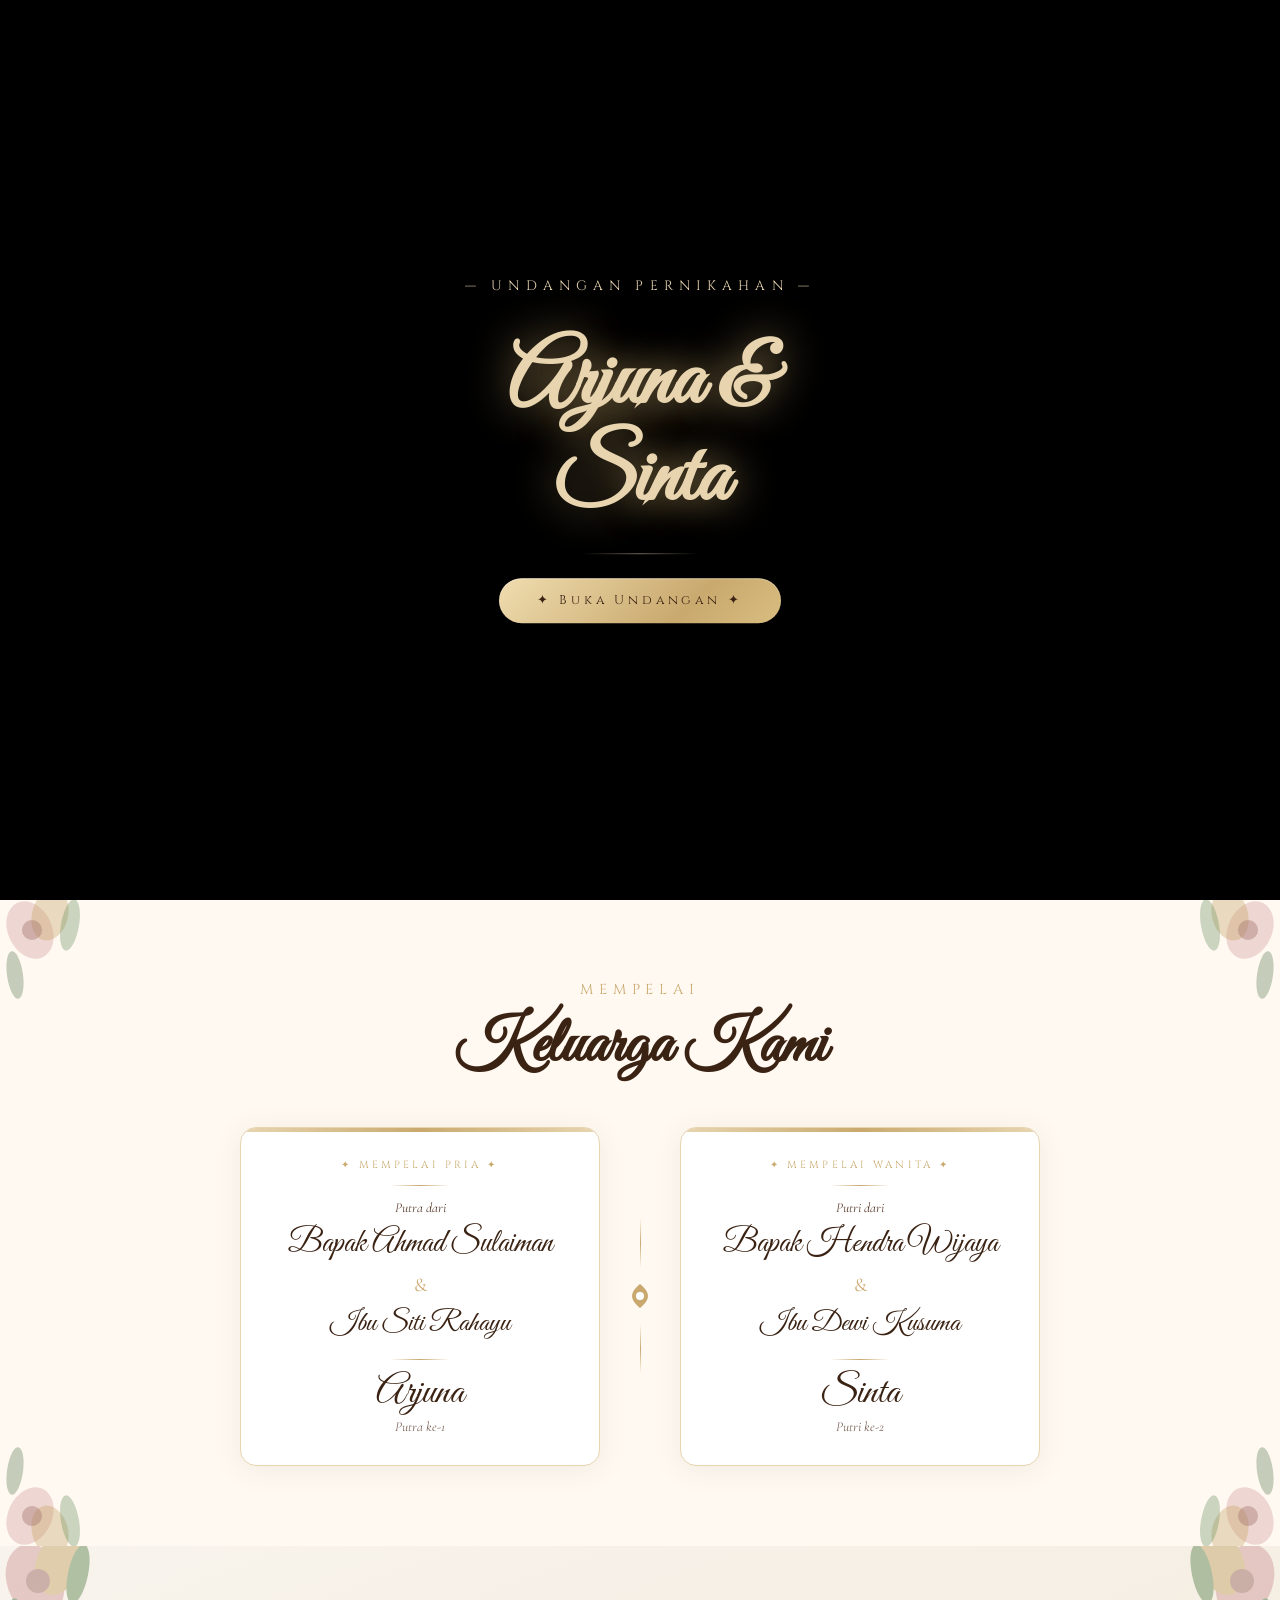
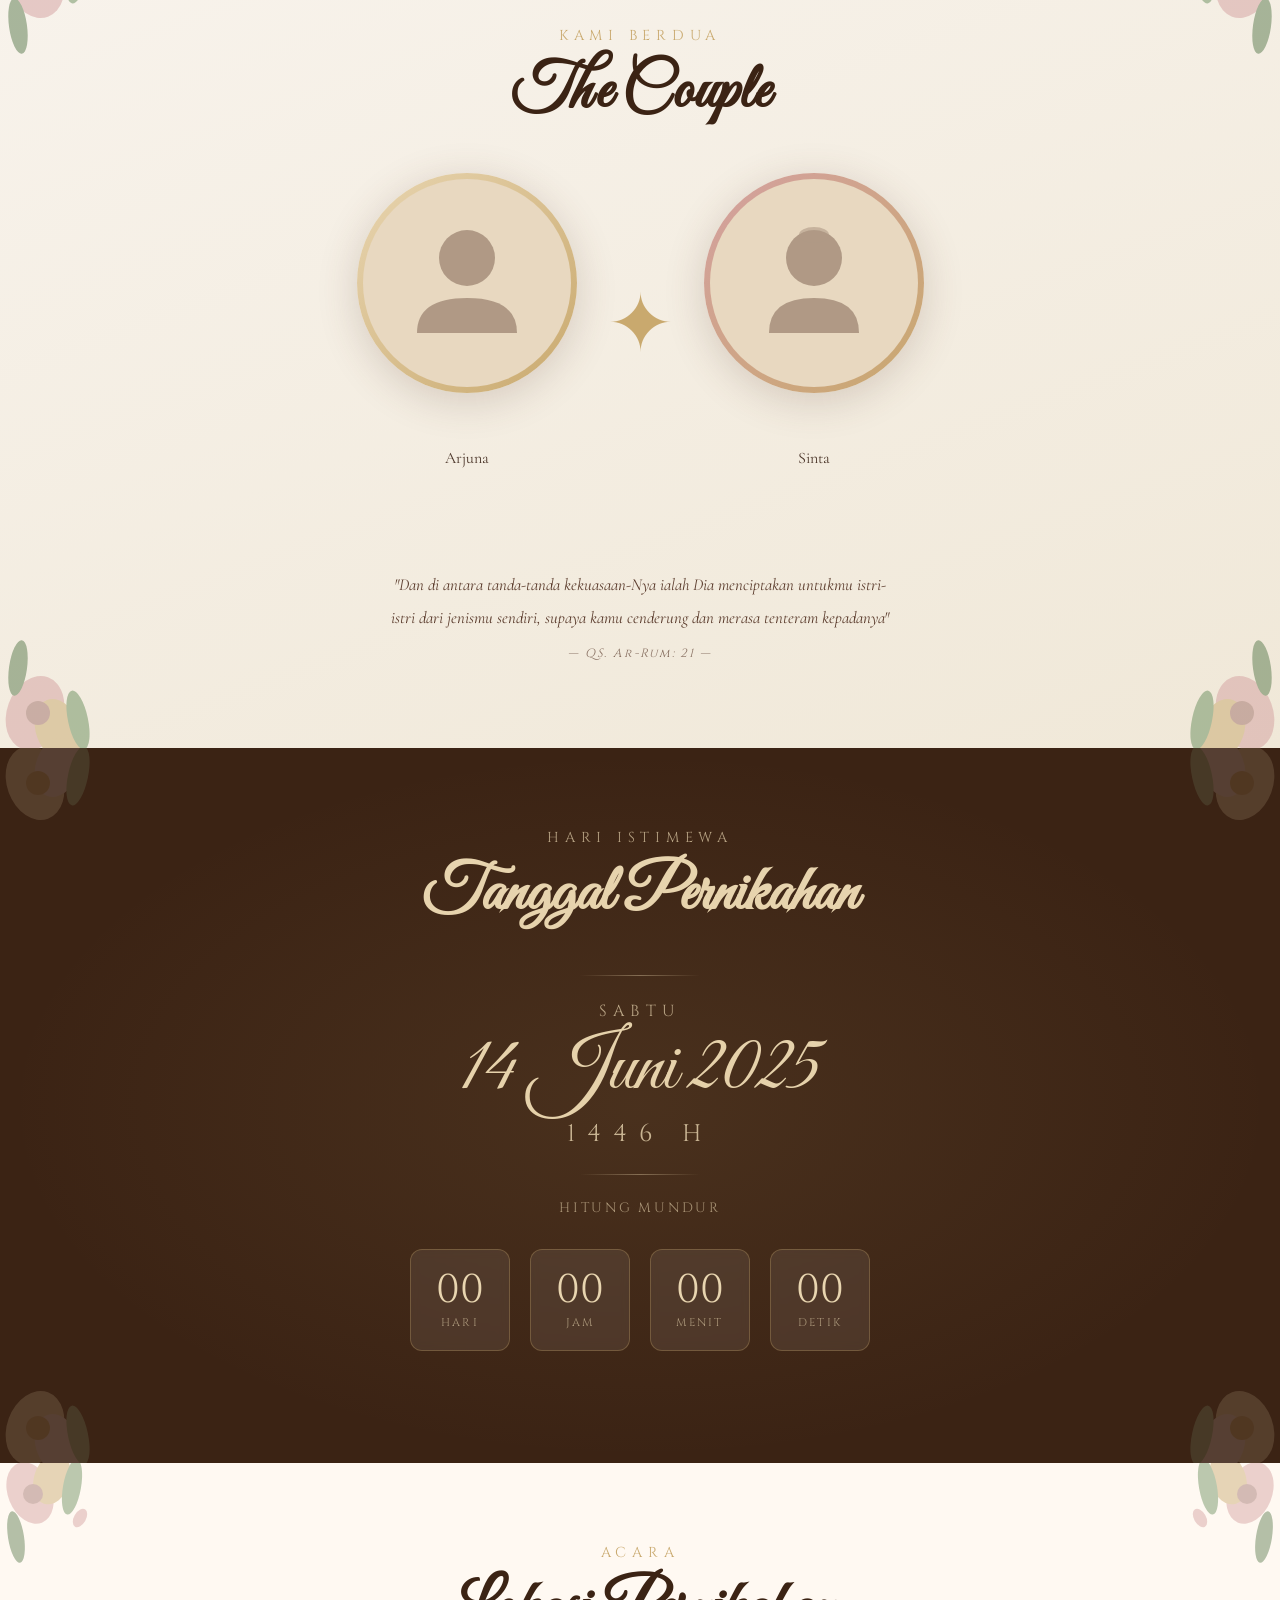
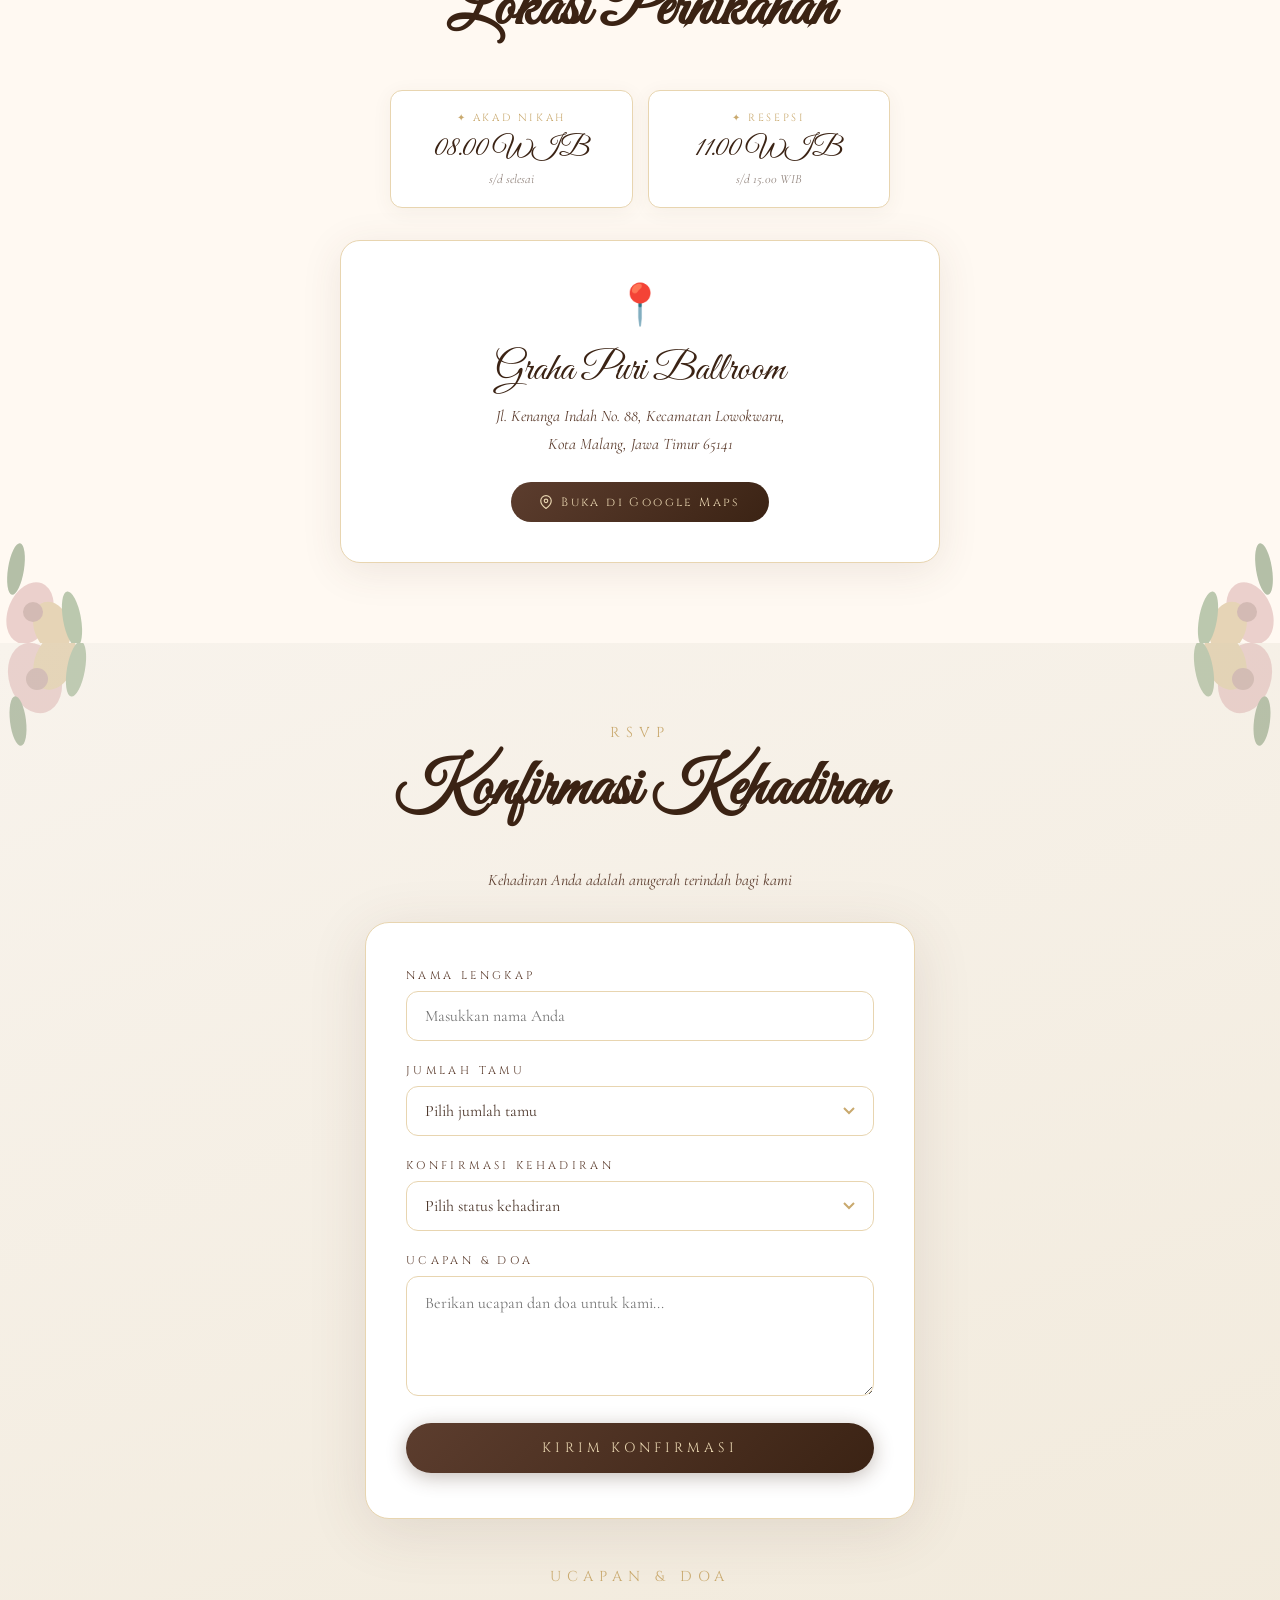
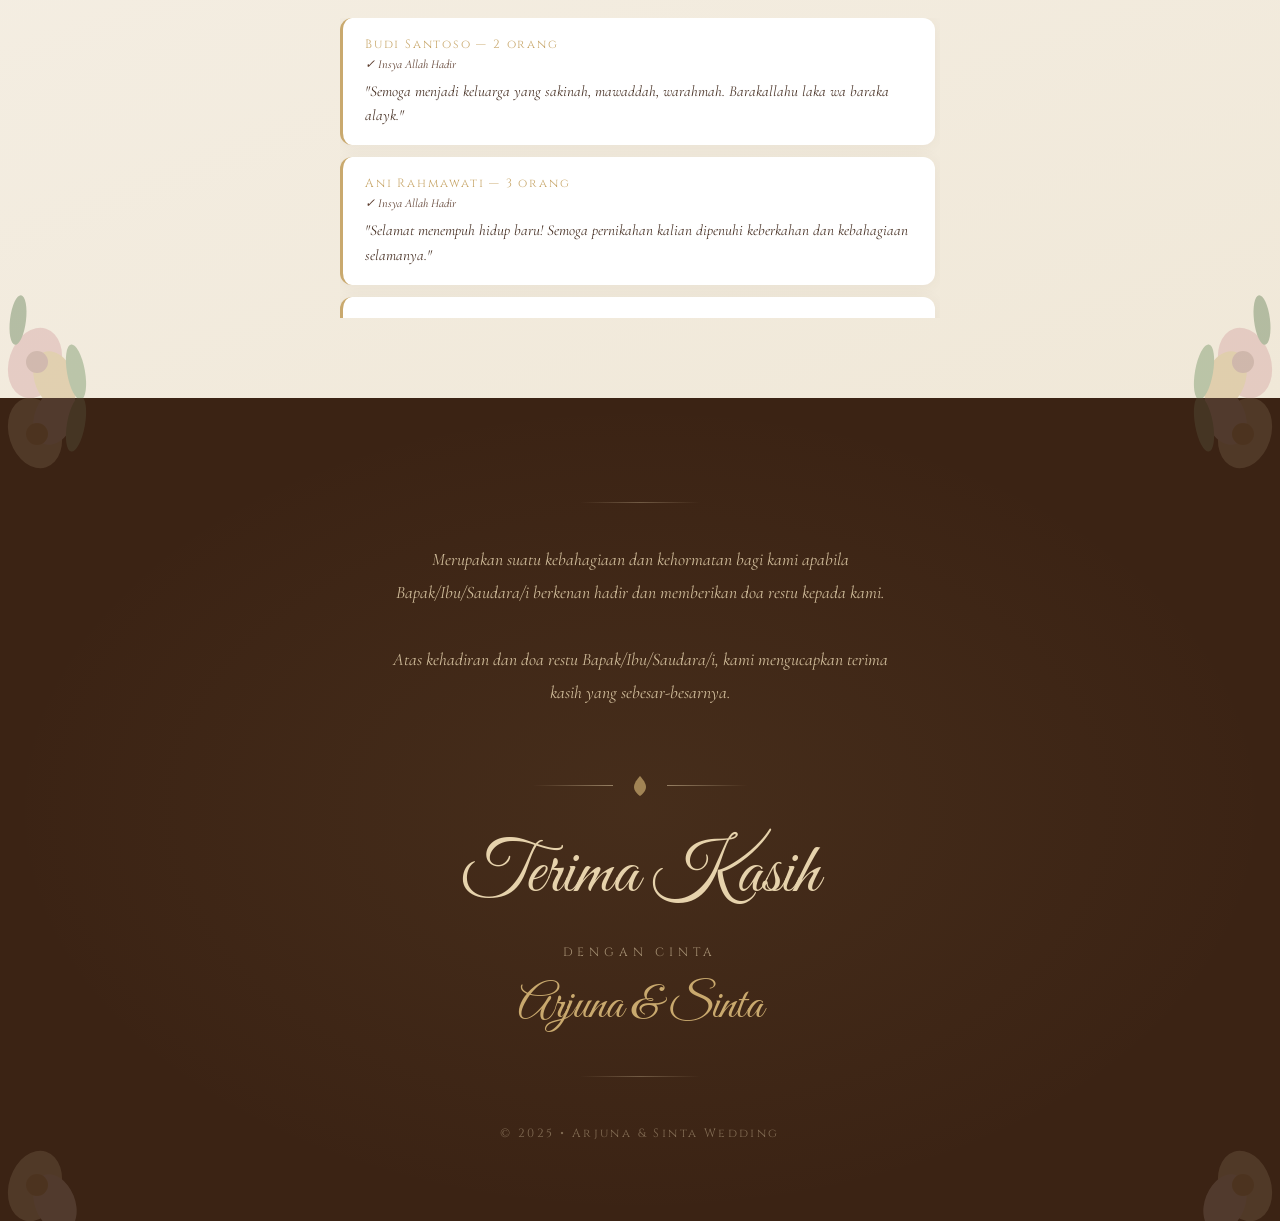
==== undangan.html @ f59875fa "first commit" ====
<!DOCTYPE html>
<html lang="id">
<head>
<meta charset="UTF-8">
<meta name="viewport" content="width=device-width, initial-scale=1.0">
<title>Undangan Pernikahan</title>
<link href="https://fonts.googleapis.com/css2?family=Great+Vibes&family=Cormorant+Garamond:ital,wght@0,300;0,400;0,500;1,300;1,400&family=Cinzel:wght@400;500&display=swap" rel="stylesheet">
<style>
  :root {
    --cream: #f8f3ec;
    --gold: #c9a96e;
    --gold-light: #e8d5b0;
    --brown: #5c3d2e;
    --brown-dark: #3b2314;
    --rose: #d4a0a0;
    --rose-light: #f0e0e0;
    --text: #4a3428;
  }

  * { margin: 0; padding: 0; box-sizing: border-box; }

  body {
    font-family: 'Cormorant Garamond', serif;
    background: var(--cream);
    color: var(--text);
    overflow-x: hidden;
  }

  /* ===== TIRAI VIDEO OVERLAY ===== */

  /* Konten utama langsung tampil di bawah */
  #main-content {
    opacity: 1; /* tampil sejak awal, tirai di overlay-kan di atasnya */
  }

  /* Wrapper video overlay — di atas konten, transparan bg */
  #curtain-overlay {
    position: fixed;
    inset: 0;
    z-index: 9999;
    pointer-events: all;
    background: transparent;
    overflow: hidden;
  }

  /* Video tirai — mix-blend-mode:multiply menghapus hijau (greenscreen → transparan) */
  #curtain-video {
    position: absolute;
    inset: 0;
    width: 100%;
    height: 100%;
    object-fit: cover;
    object-position: center;
    /* multiply: hijau terang (#00ff00) × background = background terlihat
       tirai merah tetap opak karena merah gelap tidak multiply ke transparan */
    mix-blend-mode: multiply;
    z-index: 2;
    pointer-events: none;
  }

  /* Latar hitam di belakang video agar multiply bekerja di awal (tirai tertutup) */
  #curtain-bg {
    position: absolute;
    inset: 0;
    background: #000;
    z-index: 1;
    transition: opacity 0.05s ease;
  }

  /* Tombol & teks overlay di atas video */
  .curtain-center {
    position: fixed;
    top: 50%;
    left: 50%;
    transform: translate(-50%, -50%);
    z-index: 10000;
    text-align: center;
    width: 90%;
    max-width: 420px;
    transition: opacity 0.5s ease;
    pointer-events: none;
  }

  .curtain-center.fade-out {
    opacity: 0;
    pointer-events: none;
  }

  .curtain-center h1 {
    font-family: 'Great Vibes', cursive;
    font-size: clamp(3rem, 10vw, 5.5rem);
    color: var(--gold-light);
    text-shadow: 0 0 40px rgba(201,169,110,0.7), 0 2px 10px rgba(0,0,0,0.8);
    margin-bottom: 0.8rem;
    line-height: 1.1;
  }

  .curtain-center p {
    font-family: 'Cinzel', serif;
    font-size: clamp(0.6rem, 1.8vw, 0.85rem);
    color: var(--gold-light);
    letter-spacing: 0.45em;
    opacity: 0.95;
    margin-bottom: 2.5rem;
    text-shadow: 0 1px 8px rgba(0,0,0,0.9);
  }

  .open-btn {
    font-family: 'Cinzel', serif;
    font-size: 0.8rem;
    letter-spacing: 0.3em;
    color: var(--brown-dark);
    background: linear-gradient(135deg, #f0ddb0, var(--gold), #e8d090, var(--gold));
    background-size: 200% 200%;
    border: none;
    padding: 14px 38px;
    cursor: pointer;
    pointer-events: all;
    border-radius: 50px;
    box-shadow: 0 4px 24px rgba(0,0,0,0.55), inset 0 1px 1px rgba(255,255,255,0.3);
    transition: transform 0.3s, box-shadow 0.3s;
    animation: shimmerBtn 3s ease infinite;
  }

  @keyframes shimmerBtn {
    0%,100% { background-position: 0% 50%; }
    50%      { background-position: 100% 50%; }
  }

  .open-btn:hover {
    transform: scale(1.06) translateY(-2px);
    box-shadow: 0 8px 32px rgba(201,169,110,0.5);
  }

  /* Overlay selesai — fade out dan hilang */
  #curtain-overlay.done {
    transition: opacity 0.6s ease;
    opacity: 0;
    pointer-events: none;
  }

  /* Section base */
  section {
    position: relative;
    padding: 80px 20px;
    text-align: center;
  }

  /* ===== CORNER ORNAMENTS ===== */
  .corner-ornament {
    position: absolute;
    width: 140px;
    height: 140px;
    pointer-events: none;
    z-index: 2;
  }

  .corner-ornament.top-left { top: 0; left: 0; }
  .corner-ornament.top-right { top: 0; right: 0; transform: scaleX(-1); }
  .corner-ornament.bottom-left { bottom: 0; left: 0; transform: scaleY(-1); }
  .corner-ornament.bottom-right { bottom: 0; right: 0; transform: scale(-1,-1); }

  /* ===== HERO SECTION ===== */
  #hero {
    min-height: 100vh;
    background: linear-gradient(160deg, #f8f3ec 0%, #f0e8d8 50%, #e8d8c0 100%);
    display: flex;
    flex-direction: column;
    align-items: center;
    justify-content: center;
    padding: 80px 20px;
  }

  #hero .bismillah {
    font-family: 'Cormorant Garamond', serif;
    font-size: clamp(1.2rem, 3vw, 1.8rem);
    color: var(--gold);
    font-style: italic;
    margin-bottom: 1.5rem;
    letter-spacing: 0.05em;
  }

  #hero .wedding-of {
    font-family: 'Cinzel', serif;
    font-size: clamp(0.65rem, 1.5vw, 0.85rem);
    letter-spacing: 0.5em;
    color: var(--brown);
    margin-bottom: 1rem;
    opacity: 0.8;
  }

  #hero h1 {
    font-family: 'Great Vibes', cursive;
    font-size: clamp(3.5rem, 10vw, 7rem);
    color: var(--brown-dark);
    line-height: 1.1;
    margin-bottom: 0.5rem;
  }

  #hero .ampersand {
    font-family: 'Great Vibes', cursive;
    font-size: clamp(2rem, 6vw, 4rem);
    color: var(--gold);
    display: block;
    margin: -10px 0;
  }

  #hero .invitation-text {
    font-size: clamp(0.85rem, 2vw, 1.1rem);
    color: var(--brown);
    font-style: italic;
    margin-top: 2rem;
    line-height: 1.8;
    max-width: 500px;
  }

  .divider {
    width: 120px;
    height: 1px;
    background: linear-gradient(to right, transparent, var(--gold), transparent);
    margin: 1.5rem auto;
  }

  .divider-rose {
    display: flex;
    align-items: center;
    gap: 15px;
    justify-content: center;
    margin: 2rem 0;
  }

  .divider-rose .line {
    width: 60px;
    height: 1px;
    background: linear-gradient(to right, transparent, var(--gold));
  }

  .divider-rose .line.reverse {
    background: linear-gradient(to left, transparent, var(--gold));
  }

  /* ===== ORANG TUA SECTION ===== */
  #orangtua {
    background: #fff9f2;
  }

  .section-title {
    font-family: 'Cinzel', serif;
    font-size: clamp(0.7rem, 1.5vw, 0.9rem);
    letter-spacing: 0.4em;
    color: var(--gold);
    margin-bottom: 0.5rem;
  }

  .section-heading {
    font-family: 'Great Vibes', cursive;
    font-size: clamp(2.5rem, 6vw, 4rem);
    color: var(--brown-dark);
    margin-bottom: 2.5rem;
  }

  .orangtua-grid {
    display: grid;
    grid-template-columns: 1fr auto 1fr;
    gap: 20px;
    max-width: 800px;
    margin: 0 auto;
    align-items: center;
  }

  .orangtua-card {
    background: white;
    border-radius: 16px;
    padding: 30px 25px;
    box-shadow: 0 4px 30px rgba(92,61,46,0.08);
    border: 1px solid var(--gold-light);
    position: relative;
    overflow: hidden;
  }

  .orangtua-card::before {
    content: '';
    position: absolute;
    top: 0; left: 0; right: 0;
    height: 4px;
    background: linear-gradient(to right, var(--gold-light), var(--gold), var(--gold-light));
  }

  .orangtua-label {
    font-family: 'Cinzel', serif;
    font-size: 0.65rem;
    letter-spacing: 0.3em;
    color: var(--gold);
    margin-bottom: 0.8rem;
  }

  .orangtua-putra-putri {
    font-size: 0.85rem;
    color: var(--brown);
    font-style: italic;
    margin-bottom: 0.5rem;
  }

  .orangtua-nama-ayah, .orangtua-nama-ibu {
    font-family: 'Great Vibes', cursive;
    font-size: 2rem;
    color: var(--brown-dark);
    line-height: 1.3;
  }

  .orangtua-nama-ibu {
    font-size: 1.8rem;
  }

  .orangtua-divider { color: var(--gold); font-size: 1.2rem; margin: 8px 0; }

  .vs-divider {
    display: flex;
    flex-direction: column;
    align-items: center;
    gap: 8px;
  }

  .vs-divider .line-v {
    width: 1px;
    height: 50px;
    background: linear-gradient(to bottom, transparent, var(--gold), transparent);
  }

  .vs-divider .heart {
    color: var(--gold);
    font-size: 1.5rem;
  }

  /* ===== FOTO SECTION ===== */
  #foto {
    background: linear-gradient(160deg, #f8f3ec, #f0e8d8);
  }

  .foto-container {
    display: flex;
    align-items: center;
    justify-content: center;
    gap: 30px;
    flex-wrap: wrap;
    max-width: 900px;
    margin: 0 auto;
  }

  .foto-frame {
    position: relative;
    border-radius: 50%;
    width: 220px;
    height: 220px;
    background: linear-gradient(135deg, var(--gold-light), var(--gold));
    padding: 6px;
    box-shadow: 0 8px 40px rgba(92,61,46,0.2);
  }

  .foto-frame .foto-inner {
    width: 100%;
    height: 100%;
    border-radius: 50%;
    background: #e8d8c0;
    display: flex;
    align-items: center;
    justify-content: center;
    overflow: hidden;
    font-family: 'Great Vibes', cursive;
    font-size: 4rem;
    color: var(--brown);
  }

  .foto-frame .foto-nama {
    position: absolute;
    bottom: -35px;
    left: 50%;
    transform: translateX(-50%);
    font-family: 'Great Vibes', cursive;
    font-size: 1.8rem;
    color: var(--brown-dark);
    white-space: nowrap;
  }

  .foto-and {
    font-family: 'Great Vibes', cursive;
    font-size: 5rem;
    color: var(--gold);
    margin-top: -20px;
  }

  .foto-wrapper {
    display: flex;
    flex-direction: column;
    align-items: center;
    gap: 10px;
    margin-bottom: 40px;
  }

  /* ===== TANGGAL SECTION ===== */
  #tanggal {
    background: var(--brown-dark);
    color: var(--gold-light);
    position: relative;
    overflow: hidden;
  }

  #tanggal::before {
    content: '';
    position: absolute;
    inset: 0;
    background: radial-gradient(ellipse at center, rgba(201,169,110,0.1) 0%, transparent 70%);
  }

  #tanggal .section-title { color: var(--gold-light); opacity: 0.7; }
  #tanggal .section-heading { color: var(--gold-light); }

  .countdown-container {
    display: flex;
    gap: 20px;
    justify-content: center;
    flex-wrap: wrap;
    margin: 2rem 0;
  }

  .countdown-box {
    background: rgba(255,255,255,0.08);
    border: 1px solid rgba(201,169,110,0.3);
    border-radius: 12px;
    padding: 20px 25px;
    min-width: 90px;
    backdrop-filter: blur(4px);
  }

  .countdown-box .number {
    font-family: 'Cinzel', serif;
    font-size: 2.5rem;
    color: var(--gold-light);
    display: block;
    line-height: 1;
  }

  .countdown-box .label {
    font-size: 0.7rem;
    letter-spacing: 0.2em;
    opacity: 0.6;
    margin-top: 5px;
    display: block;
    font-family: 'Cinzel', serif;
  }

  .tanggal-display {
    margin: 1.5rem 0;
  }

  .tanggal-display .hari {
    font-family: 'Cinzel', serif;
    font-size: clamp(0.8rem, 2vw, 1rem);
    letter-spacing: 0.4em;
    opacity: 0.7;
    margin-bottom: 0.5rem;
  }

  .tanggal-display .tanggal {
    font-family: 'Great Vibes', cursive;
    font-size: clamp(3rem, 8vw, 5rem);
    color: var(--gold-light);
    line-height: 1;
  }

  .tanggal-display .tahun {
    font-family: 'Cinzel', serif;
    font-size: clamp(1rem, 3vw, 1.5rem);
    letter-spacing: 0.5em;
    opacity: 0.8;
    margin-top: 0.5rem;
  }

  /* ===== LOKASI SECTION ===== */
  #lokasi {
    background: #fff9f2;
  }

  .lokasi-card {
    max-width: 600px;
    margin: 0 auto;
    background: white;
    border-radius: 20px;
    padding: 40px 35px;
    box-shadow: 0 8px 40px rgba(92,61,46,0.1);
    border: 1px solid var(--gold-light);
    cursor: pointer;
    transition: transform 0.3s, box-shadow 0.3s;
    text-decoration: none;
    color: inherit;
    display: block;
  }

  .lokasi-card:hover {
    transform: translateY(-5px);
    box-shadow: 0 16px 60px rgba(92,61,46,0.18);
  }

  .lokasi-icon {
    font-size: 2.5rem;
    margin-bottom: 1rem;
    display: block;
  }

  .lokasi-nama {
    font-family: 'Great Vibes', cursive;
    font-size: 2.5rem;
    color: var(--brown-dark);
    margin-bottom: 0.5rem;
  }

  .lokasi-alamat {
    font-size: 1rem;
    color: var(--brown);
    line-height: 1.7;
    font-style: italic;
    margin-bottom: 1.5rem;
  }

  .lokasi-btn {
    display: inline-flex;
    align-items: center;
    gap: 8px;
    background: linear-gradient(135deg, var(--brown), var(--brown-dark));
    color: var(--gold-light);
    padding: 12px 28px;
    border-radius: 50px;
    font-family: 'Cinzel', serif;
    font-size: 0.75rem;
    letter-spacing: 0.2em;
    transition: transform 0.2s;
  }

  .lokasi-card:hover .lokasi-btn {
    transform: scale(1.05);
  }

  .waktu-grid {
    display: grid;
    grid-template-columns: 1fr 1fr;
    gap: 15px;
    max-width: 500px;
    margin: 2rem auto;
  }

  .waktu-item {
    background: white;
    border: 1px solid var(--gold-light);
    border-radius: 12px;
    padding: 20px;
    box-shadow: 0 4px 20px rgba(92,61,46,0.06);
  }

  .waktu-item .waktu-label {
    font-family: 'Cinzel', serif;
    font-size: 0.65rem;
    letter-spacing: 0.25em;
    color: var(--gold);
    display: block;
    margin-bottom: 5px;
  }

  .waktu-item .waktu-jam {
    font-family: 'Great Vibes', cursive;
    font-size: 1.8rem;
    color: var(--brown-dark);
  }

  /* ===== KONFIRMASI SECTION ===== */
  #konfirmasi {
    background: linear-gradient(160deg, #f8f3ec, #f0e8d8);
  }

  .konfirmasi-form {
    max-width: 550px;
    margin: 0 auto;
    background: white;
    border-radius: 24px;
    padding: 45px 40px;
    box-shadow: 0 12px 60px rgba(92,61,46,0.12);
    border: 1px solid var(--gold-light);
  }

  .form-group {
    margin-bottom: 22px;
    text-align: left;
  }

  .form-label {
    display: block;
    font-family: 'Cinzel', serif;
    font-size: 0.7rem;
    letter-spacing: 0.3em;
    color: var(--brown);
    margin-bottom: 8px;
  }

  .form-input, .form-select, .form-textarea {
    width: 100%;
    padding: 14px 18px;
    border: 1.5px solid var(--gold-light);
    border-radius: 12px;
    font-family: 'Cormorant Garamond', serif;
    font-size: 1rem;
    color: var(--text);
    background: #fff;
    transition: border-color 0.3s, box-shadow 0.3s;
    outline: none;
    appearance: none;
  }

  .form-select {
    background-image: url("data:image/svg+xml,%3Csvg xmlns='http://www.w3.org/2000/svg' width='12' height='8' viewBox='0 0 12 8'%3E%3Cpath d='M1 1l5 5 5-5' stroke='%23c9a96e' stroke-width='2' fill='none'/%3E%3C/svg%3E");
    background-repeat: no-repeat;
    background-position: right 18px center;
    cursor: pointer;
  }

  .form-input:focus, .form-select:focus, .form-textarea:focus {
    border-color: var(--gold);
    box-shadow: 0 0 0 3px rgba(201,169,110,0.1);
  }

  .form-textarea {
    resize: vertical;
    min-height: 120px;
    line-height: 1.6;
  }

  .submit-btn {
    width: 100%;
    padding: 16px;
    background: linear-gradient(135deg, var(--brown), var(--brown-dark));
    color: var(--gold-light);
    border: none;
    border-radius: 50px;
    font-family: 'Cinzel', serif;
    font-size: 0.85rem;
    letter-spacing: 0.3em;
    cursor: pointer;
    transition: transform 0.3s, box-shadow 0.3s;
    box-shadow: 0 4px 20px rgba(59,35,20,0.3);
  }

  .submit-btn:hover {
    transform: translateY(-2px);
    box-shadow: 0 8px 30px rgba(59,35,20,0.4);
  }

  .ucapan-list {
    max-width: 600px;
    margin: 2rem auto 0;
    max-height: 300px;
    overflow-y: auto;
    padding-right: 5px;
  }

  .ucapan-item {
    background: white;
    border-radius: 12px;
    padding: 18px 22px;
    margin-bottom: 12px;
    border-left: 3px solid var(--gold);
    box-shadow: 0 2px 15px rgba(92,61,46,0.06);
    text-align: left;
  }

  .ucapan-item .ucapan-nama {
    font-family: 'Cinzel', serif;
    font-size: 0.75rem;
    letter-spacing: 0.15em;
    color: var(--gold);
    margin-bottom: 5px;
  }

  .ucapan-item .ucapan-hadir {
    font-size: 0.75rem;
    color: var(--brown);
    margin-bottom: 8px;
    font-style: italic;
  }

  .ucapan-item .ucapan-pesan {
    font-size: 0.95rem;
    line-height: 1.6;
    color: var(--text);
    font-style: italic;
  }

  /* ===== PENUTUP SECTION ===== */
  #penutup {
    background: var(--brown-dark);
    color: var(--gold-light);
    min-height: 60vh;
    display: flex;
    flex-direction: column;
    align-items: center;
    justify-content: center;
    position: relative;
    overflow: hidden;
  }

  #penutup::before {
    content: '';
    position: absolute;
    inset: 0;
    background: radial-gradient(ellipse at center, rgba(201,169,110,0.08) 0%, transparent 70%);
  }

  #penutup .penutup-quote {
    font-size: clamp(0.9rem, 2vw, 1.1rem);
    line-height: 1.9;
    font-style: italic;
    max-width: 500px;
    margin: 0 auto 2rem;
    opacity: 0.85;
  }

  #penutup .penutup-thanks {
    font-family: 'Great Vibes', cursive;
    font-size: clamp(2.5rem, 7vw, 4.5rem);
    color: var(--gold-light);
    margin-bottom: 1rem;
  }

  #penutup .nama-pasangan {
    font-family: 'Great Vibes', cursive;
    font-size: clamp(2rem, 5vw, 3rem);
    color: var(--gold);
  }

  /* ===== FLORAL SVG ORNAMENT ===== */
  .floral-svg {
    position: absolute;
    pointer-events: none;
  }

  /* ===== SCROLLBAR CUSTOM ===== */
  .ucapan-list::-webkit-scrollbar { width: 4px; }
  .ucapan-list::-webkit-scrollbar-track { background: #f1e8dc; }
  .ucapan-list::-webkit-scrollbar-thumb { background: var(--gold); border-radius: 2px; }

  /* ===== ANIMATIONS ===== */
  @keyframes float {
    0%, 100% { transform: translateY(0); }
    50% { transform: translateY(-10px); }
  }

  @keyframes fadeInUp {
    from { opacity: 0; transform: translateY(30px); }
    to { opacity: 1; transform: translateY(0); }
  }

  .animate-float { animation: float 4s ease-in-out infinite; }

  .fade-in-up {
    opacity: 0;
    animation: fadeInUp 0.8s ease forwards;
  }

  .delay-1 { animation-delay: 0.2s; }
  .delay-2 { animation-delay: 0.4s; }
  .delay-3 { animation-delay: 0.6s; }

  /* Music player */
  .music-player {
    position: fixed;
    bottom: 20px;
    right: 20px;
    z-index: 1000;
    background: var(--brown-dark);
    border: 2px solid var(--gold);
    border-radius: 50%;
    width: 52px;
    height: 52px;
    display: flex;
    align-items: center;
    justify-content: center;
    cursor: pointer;
    color: var(--gold-light);
    font-size: 1.4rem;
    box-shadow: 0 4px 20px rgba(0,0,0,0.3);
    transition: transform 0.3s;
  }

  .music-player:hover { transform: scale(1.1); }

  @media (max-width: 600px) {
    .orangtua-grid { grid-template-columns: 1fr; }
    .vs-divider { flex-direction: row; }
    .vs-divider .line-v { width: 50px; height: 1px; background: linear-gradient(to right, transparent, var(--gold), transparent); }
    .foto-and { font-size: 3rem; }
    .konfirmasi-form { padding: 30px 20px; }
    .waktu-grid { grid-template-columns: 1fr; }
  }

  .success-msg {
    display: none;
    background: linear-gradient(135deg, #e8f5e9, #f1f8e9);
    border: 1px solid #a5d6a7;
    border-radius: 12px;
    padding: 20px;
    color: #2e7d32;
    font-family: 'Cormorant Garamond', serif;
    font-size: 1.1rem;
    font-style: italic;
    margin-top: 15px;
  }

  /* Petal animation */
  .petal {
    position: fixed;
    width: 12px;
    height: 12px;
    border-radius: 50% 0;
    opacity: 0;
    pointer-events: none;
    z-index: 5;
    animation: petalFall linear forwards;
  }

  @keyframes petalFall {
    0% { transform: translateY(-20px) rotate(0deg); opacity: 0.8; }
    100% { transform: translateY(100vh) rotate(720deg); opacity: 0; }
  }
</style>
</head>
<body>

<!-- ===== TIRAI VIDEO OVERLAY ===== -->
<div id="curtain-overlay">
  <!-- Latar hitam agar tirai merah terlihat saat awal -->
  <div id="curtain-bg"></div>
  <!-- Video tirai buka — greenscreen dihapus via mix-blend-mode:multiply -->
  <video id="curtain-video" playsinline muted preload="auto" src="tirai_buka.mp4"></video>
</div>

<!-- Teks & tombol buka undangan -->
<div class="curtain-center" id="curtainCenter">
  <p class="fade-in-up delay-1">— UNDANGAN PERNIKAHAN —</p>
  <h1 class="fade-in-up delay-2">Arjuna & Sinta</h1>
  <div class="divider" style="background:linear-gradient(to right,transparent,rgba(232,213,176,0.5),transparent)"></div>
  <button class="open-btn fade-in-up delay-3" onclick="openCurtain()">
    ✦ Buka Undangan ✦
  </button>
</div>

<!-- ===== MAIN CONTENT ===== -->
<div id="main-content">

  <!-- HERO -->
  <section id="hero">
    <!-- Corner ornaments -->
    <svg class="corner-ornament top-left" viewBox="0 0 140 140">
      <g fill="none" stroke="#c9a96e" stroke-width="0.8" opacity="0.6">
        <path d="M5,5 Q40,5 40,40"/>
        <path d="M5,5 Q5,40 40,40"/>
        <circle cx="40" cy="40" r="4" fill="#c9a96e"/>
      </g>
      <!-- Rose cluster top-left -->
      <g transform="translate(0,0)">
        <ellipse cx="25" cy="25" rx="18" ry="25" fill="#d4a0a0" transform="rotate(-30 25 25)" opacity="0.5"/>
        <ellipse cx="40" cy="15" rx="15" ry="22" fill="#c9a96e" transform="rotate(20 40 15)" opacity="0.5"/>
        <ellipse cx="12" cy="40" rx="14" ry="20" fill="#e8d5b0" transform="rotate(-50 12 40)" opacity="0.5"/>
        <circle cx="27" cy="26" r="8" fill="#a0706a" opacity="0.5"/>
        <ellipse cx="60" cy="20" rx="8" ry="22" fill="#6b8f5e" transform="rotate(15 60 20)" opacity="0.4"/>
        <ellipse cx="10" cy="70" rx="7" ry="20" fill="#5a7a4e" transform="rotate(-10 10 70)" opacity="0.4"/>
        <!-- small buds -->
        <ellipse cx="70" cy="45" rx="6" ry="9" fill="#d4a0a0" transform="rotate(25 70 45)" opacity="0.5"/>
        <ellipse cx="45" cy="75" rx="5" ry="8" fill="#c9a96e" transform="rotate(-20 45 75)" opacity="0.5"/>
      </g>
    </svg>
    <svg class="corner-ornament top-right" viewBox="0 0 140 140">
      <g fill="none" stroke="#c9a96e" stroke-width="0.8" opacity="0.6">
        <path d="M5,5 Q40,5 40,40"/>
        <path d="M5,5 Q5,40 40,40"/>
        <circle cx="40" cy="40" r="4" fill="#c9a96e"/>
      </g>
      <g transform="translate(0,0)">
        <ellipse cx="25" cy="25" rx="18" ry="25" fill="#d4a0a0" transform="rotate(-30 25 25)" opacity="0.5"/>
        <ellipse cx="40" cy="15" rx="15" ry="22" fill="#c9a96e" transform="rotate(20 40 15)" opacity="0.5"/>
        <ellipse cx="12" cy="40" rx="14" ry="20" fill="#e8d5b0" transform="rotate(-50 12 40)" opacity="0.5"/>
        <circle cx="27" cy="26" r="8" fill="#a0706a" opacity="0.5"/>
        <ellipse cx="60" cy="20" rx="8" ry="22" fill="#6b8f5e" transform="rotate(15 60 20)" opacity="0.4"/>
        <ellipse cx="10" cy="70" rx="7" ry="20" fill="#5a7a4e" transform="rotate(-10 10 70)" opacity="0.4"/>
        <ellipse cx="70" cy="45" rx="6" ry="9" fill="#d4a0a0" transform="rotate(25 70 45)" opacity="0.5"/>
        <ellipse cx="45" cy="75" rx="5" ry="8" fill="#c9a96e" transform="rotate(-20 45 75)" opacity="0.5"/>
      </g>
    </svg>
    <svg class="corner-ornament bottom-left" viewBox="0 0 140 140">
      <g fill="none" stroke="#c9a96e" stroke-width="0.8" opacity="0.6">
        <path d="M5,5 Q40,5 40,40"/>
        <path d="M5,5 Q5,40 40,40"/>
        <circle cx="40" cy="40" r="4" fill="#c9a96e"/>
      </g>
      <g transform="translate(0,0)">
        <ellipse cx="25" cy="25" rx="18" ry="25" fill="#d4a0a0" transform="rotate(-30 25 25)" opacity="0.5"/>
        <ellipse cx="40" cy="15" rx="15" ry="22" fill="#c9a96e" transform="rotate(20 40 15)" opacity="0.5"/>
        <ellipse cx="12" cy="40" rx="14" ry="20" fill="#e8d5b0" transform="rotate(-50 12 40)" opacity="0.5"/>
        <circle cx="27" cy="26" r="8" fill="#a0706a" opacity="0.5"/>
        <ellipse cx="60" cy="20" rx="8" ry="22" fill="#6b8f5e" transform="rotate(15 60 20)" opacity="0.4"/>
        <ellipse cx="10" cy="70" rx="7" ry="20" fill="#5a7a4e" transform="rotate(-10 10 70)" opacity="0.4"/>
        <ellipse cx="70" cy="45" rx="6" ry="9" fill="#d4a0a0" transform="rotate(25 70 45)" opacity="0.5"/>
        <ellipse cx="45" cy="75" rx="5" ry="8" fill="#c9a96e" transform="rotate(-20 45 75)" opacity="0.5"/>
      </g>
    </svg>
    <svg class="corner-ornament bottom-right" viewBox="0 0 140 140">
      <g fill="none" stroke="#c9a96e" stroke-width="0.8" opacity="0.6">
        <path d="M5,5 Q40,5 40,40"/>
        <path d="M5,5 Q5,40 40,40"/>
        <circle cx="40" cy="40" r="4" fill="#c9a96e"/>
      </g>
      <g transform="translate(0,0)">
        <ellipse cx="25" cy="25" rx="18" ry="25" fill="#d4a0a0" transform="rotate(-30 25 25)" opacity="0.5"/>
        <ellipse cx="40" cy="15" rx="15" ry="22" fill="#c9a96e" transform="rotate(20 40 15)" opacity="0.5"/>
        <ellipse cx="12" cy="40" rx="14" ry="20" fill="#e8d5b0" transform="rotate(-50 12 40)" opacity="0.5"/>
        <circle cx="27" cy="26" r="8" fill="#a0706a" opacity="0.5"/>
        <ellipse cx="60" cy="20" rx="8" ry="22" fill="#6b8f5e" transform="rotate(15 60 20)" opacity="0.4"/>
        <ellipse cx="10" cy="70" rx="7" ry="20" fill="#5a7a4e" transform="rotate(-10 10 70)" opacity="0.4"/>
        <ellipse cx="70" cy="45" rx="6" ry="9" fill="#d4a0a0" transform="rotate(25 70 45)" opacity="0.5"/>
        <ellipse cx="45" cy="75" rx="5" ry="8" fill="#c9a96e" transform="rotate(-20 45 75)" opacity="0.5"/>
      </g>
    </svg>

    <p class="bismillah animate-float">بِسْمِ اللَّهِ الرَّحْمَنِ الرَّحِيم</p>
    <div class="divider"></div>
    <p class="wedding-of">— UNDANGAN PERNIKAHAN —</p>
    <h1>Arjuna</h1>
    <span class="ampersand">&</span>
    <h1>Sinta</h1>
    <div class="divider-rose">
      <div class="line"></div>
      <svg width="20" height="20" viewBox="0 0 20 20"><path d="M10 2 C10 2 14 6 14 10 C14 14 10 18 10 18 C10 18 6 14 6 10 C6 6 10 2 10 2Z" fill="#c9a96e"/></svg>
      <div class="line reverse"></div>
    </div>
    <p class="invitation-text">
      Dengan memohon rahmat dan ridho Allah Subhanahu Wa Ta'ala,<br>
      kami mengundang Bapak/Ibu/Saudara/i<br>
      untuk hadir dan memberikan doa restu<br>
      pada acara pernikahan kami.
    </p>
  </section>

  <!-- ORANG TUA -->
  <section id="orangtua">
    <!-- Corner ornaments -->
    <svg class="corner-ornament top-left" viewBox="0 0 140 140">
      <g transform="translate(0,0)">
        <ellipse cx="30" cy="30" rx="22" ry="30" fill="#d4a0a0" transform="rotate(-25 30 30)" opacity="0.4"/>
        <ellipse cx="50" cy="15" rx="18" ry="26" fill="#c9a96e" transform="rotate(15 50 15)" opacity="0.4"/>
        <circle cx="32" cy="30" r="10" fill="#a0706a" opacity="0.4"/>
        <ellipse cx="70" cy="25" rx="9" ry="26" fill="#6b8f5e" transform="rotate(10 70 25)" opacity="0.35"/>
        <ellipse cx="15" cy="75" rx="8" ry="24" fill="#5a7a4e" transform="rotate(-8 15 75)" opacity="0.35"/>
      </g>
    </svg>
    <svg class="corner-ornament top-right" viewBox="0 0 140 140">
      <g transform="translate(0,0)">
        <ellipse cx="30" cy="30" rx="22" ry="30" fill="#d4a0a0" transform="rotate(-25 30 30)" opacity="0.4"/>
        <ellipse cx="50" cy="15" rx="18" ry="26" fill="#c9a96e" transform="rotate(15 50 15)" opacity="0.4"/>
        <circle cx="32" cy="30" r="10" fill="#a0706a" opacity="0.4"/>
        <ellipse cx="70" cy="25" rx="9" ry="26" fill="#6b8f5e" transform="rotate(10 70 25)" opacity="0.35"/>
        <ellipse cx="15" cy="75" rx="8" ry="24" fill="#5a7a4e" transform="rotate(-8 15 75)" opacity="0.35"/>
      </g>
    </svg>
    <svg class="corner-ornament bottom-left" viewBox="0 0 140 140">
      <g transform="translate(0,0)">
        <ellipse cx="30" cy="30" rx="22" ry="30" fill="#d4a0a0" transform="rotate(-25 30 30)" opacity="0.4"/>
        <ellipse cx="50" cy="15" rx="18" ry="26" fill="#c9a96e" transform="rotate(15 50 15)" opacity="0.4"/>
        <circle cx="32" cy="30" r="10" fill="#a0706a" opacity="0.4"/>
        <ellipse cx="70" cy="25" rx="9" ry="26" fill="#6b8f5e" transform="rotate(10 70 25)" opacity="0.35"/>
        <ellipse cx="15" cy="75" rx="8" ry="24" fill="#5a7a4e" transform="rotate(-8 15 75)" opacity="0.35"/>
      </g>
    </svg>
    <svg class="corner-ornament bottom-right" viewBox="0 0 140 140">
      <g transform="translate(0,0)">
        <ellipse cx="30" cy="30" rx="22" ry="30" fill="#d4a0a0" transform="rotate(-25 30 30)" opacity="0.4"/>
        <ellipse cx="50" cy="15" rx="18" ry="26" fill="#c9a96e" transform="rotate(15 50 15)" opacity="0.4"/>
        <circle cx="32" cy="30" r="10" fill="#a0706a" opacity="0.4"/>
        <ellipse cx="70" cy="25" rx="9" ry="26" fill="#6b8f5e" transform="rotate(10 70 25)" opacity="0.35"/>
        <ellipse cx="15" cy="75" rx="8" ry="24" fill="#5a7a4e" transform="rotate(-8 15 75)" opacity="0.35"/>
      </g>
    </svg>

    <p class="section-title">MEMPELAI</p>
    <h2 class="section-heading">Keluarga Kami</h2>

    <div class="orangtua-grid">
      <!-- Mempelai Pria -->
      <div class="orangtua-card">
        <p class="orangtua-label">✦ MEMPELAI PRIA ✦</p>
        <div class="divider" style="width:60px;margin:0.8rem auto"></div>
        <p class="orangtua-putra-putri">Putra dari</p>
        <div class="orangtua-nama-ayah">Bapak Ahmad Sulaiman</div>
        <div class="orangtua-divider">& </div>
        <div class="orangtua-nama-ibu">Ibu Siti Rahayu</div>
        <div class="divider" style="width:60px;margin:1rem auto 0.5rem"></div>
        <p style="font-family:'Great Vibes',cursive;font-size:2.5rem;color:var(--brown-dark)">Arjuna</p>
        <p style="font-size:0.85rem;font-style:italic;color:var(--brown);opacity:0.8">Putra ke-1</p>
      </div>

      <!-- Divider -->
      <div class="vs-divider">
        <div class="line-v"></div>
        <svg width="40" height="40" viewBox="0 0 40 40">
          <path d="M20 8 C20 8 28 14 28 20 C28 26 20 32 20 32 C20 32 12 26 12 20 C12 14 20 8 20 8Z" fill="#c9a96e"/>
          <circle cx="20" cy="20" r="4" fill="#fff"/>
        </svg>
        <div class="line-v"></div>
      </div>

      <!-- Mempelai Wanita -->
      <div class="orangtua-card">
        <p class="orangtua-label">✦ MEMPELAI WANITA ✦</p>
        <div class="divider" style="width:60px;margin:0.8rem auto"></div>
        <p class="orangtua-putra-putri">Putri dari</p>
        <div class="orangtua-nama-ayah">Bapak Hendra Wijaya</div>
        <div class="orangtua-divider">&</div>
        <div class="orangtua-nama-ibu">Ibu Dewi Kusuma</div>
        <div class="divider" style="width:60px;margin:1rem auto 0.5rem"></div>
        <p style="font-family:'Great Vibes',cursive;font-size:2.5rem;color:var(--brown-dark)">Sinta</p>
        <p style="font-size:0.85rem;font-style:italic;color:var(--brown);opacity:0.8">Putri ke-2</p>
      </div>
    </div>
  </section>

  <!-- FOTO MEMPELAI -->
  <section id="foto">
    <!-- Corner ornaments -->
    <svg class="corner-ornament top-left" viewBox="0 0 140 140" opacity="0.5">
      <ellipse cx="35" cy="35" rx="28" ry="38" fill="#d4a0a0" transform="rotate(-20 35 35)"/>
      <ellipse cx="58" cy="18" rx="22" ry="32" fill="#c9a96e" transform="rotate(20 58 18)"/>
      <circle cx="38" cy="35" r="12" fill="#a0706a"/>
      <ellipse cx="78" cy="28" rx="10" ry="30" fill="#6b8f5e" transform="rotate(12 78 28)"/>
      <ellipse cx="18" cy="80" rx="9" ry="28" fill="#5a7a4e" transform="rotate(-8 18 80)"/>
    </svg>
    <svg class="corner-ornament top-right" viewBox="0 0 140 140" opacity="0.5">
      <ellipse cx="35" cy="35" rx="28" ry="38" fill="#d4a0a0" transform="rotate(-20 35 35)"/>
      <ellipse cx="58" cy="18" rx="22" ry="32" fill="#c9a96e" transform="rotate(20 58 18)"/>
      <circle cx="38" cy="35" r="12" fill="#a0706a"/>
      <ellipse cx="78" cy="28" rx="10" ry="30" fill="#6b8f5e" transform="rotate(12 78 28)"/>
      <ellipse cx="18" cy="80" rx="9" ry="28" fill="#5a7a4e" transform="rotate(-8 18 80)"/>
    </svg>
    <svg class="corner-ornament bottom-left" viewBox="0 0 140 140" opacity="0.5">
      <ellipse cx="35" cy="35" rx="28" ry="38" fill="#d4a0a0" transform="rotate(-20 35 35)"/>
      <ellipse cx="58" cy="18" rx="22" ry="32" fill="#c9a96e" transform="rotate(20 58 18)"/>
      <circle cx="38" cy="35" r="12" fill="#a0706a"/>
      <ellipse cx="78" cy="28" rx="10" ry="30" fill="#6b8f5e" transform="rotate(12 78 28)"/>
      <ellipse cx="18" cy="80" rx="9" ry="28" fill="#5a7a4e" transform="rotate(-8 18 80)"/>
    </svg>
    <svg class="corner-ornament bottom-right" viewBox="0 0 140 140" opacity="0.5">
      <ellipse cx="35" cy="35" rx="28" ry="38" fill="#d4a0a0" transform="rotate(-20 35 35)"/>
      <ellipse cx="58" cy="18" rx="22" ry="32" fill="#c9a96e" transform="rotate(20 58 18)"/>
      <circle cx="38" cy="35" r="12" fill="#a0706a"/>
      <ellipse cx="78" cy="28" rx="10" ry="30" fill="#6b8f5e" transform="rotate(12 78 28)"/>
      <ellipse cx="18" cy="80" rx="9" ry="28" fill="#5a7a4e" transform="rotate(-8 18 80)"/>
    </svg>

    <p class="section-title">KAMI BERDUA</p>
    <h2 class="section-heading">The Couple</h2>

    <div class="foto-container">
      <div class="foto-wrapper">
        <div class="foto-frame">
          <div class="foto-inner">
            <!-- Placeholder - ganti dengan foto asli -->
            <svg width="120" height="140" viewBox="0 0 120 140" style="opacity:0.4">
              <circle cx="60" cy="45" r="28" fill="#5c3d2e"/>
              <path d="M10 120 Q10 85 60 85 Q110 85 110 120" fill="#5c3d2e"/>
            </svg>
          </div>
        </div>
        <p class="foto-nama" style="margin-top:45px">Arjuna</p>
      </div>

      <div class="foto-and">✦</div>

      <div class="foto-wrapper">
        <div class="foto-frame" style="background:linear-gradient(135deg,#d4a0a0,#c9a96e)">
          <div class="foto-inner">
            <!-- Placeholder - ganti dengan foto asli -->
            <svg width="120" height="140" viewBox="0 0 120 140" style="opacity:0.4">
              <circle cx="60" cy="45" r="28" fill="#5c3d2e"/>
              <path d="M15 120 Q15 85 60 85 Q105 85 105 120" fill="#5c3d2e"/>
              <ellipse cx="60" cy="22" rx="15" ry="8" fill="#5c3d2e" opacity="0.6"/>
            </svg>
          </div>
        </div>
        <p class="foto-nama" style="margin-top:45px">Sinta</p>
      </div>
    </div>

    <div style="margin-top:60px;max-width:500px;margin-left:auto;margin-right:auto">
      <p style="font-size:1.05rem;line-height:2;font-style:italic;color:var(--brown)">
        "Dan di antara tanda-tanda kekuasaan-Nya ialah Dia menciptakan untukmu istri-istri dari jenismu sendiri, supaya kamu cenderung dan merasa tenteram kepadanya"<br>
        <span style="font-family:'Cinzel',serif;font-size:0.75rem;letter-spacing:0.15em;opacity:0.7">— QS. Ar-Rum: 21 —</span>
      </p>
    </div>
  </section>

  <!-- TANGGAL -->
  <section id="tanggal">
    <!-- Subtle corner ornaments for dark background -->
    <svg class="corner-ornament top-left" viewBox="0 0 140 140" opacity="0.15">
      <ellipse cx="35" cy="35" rx="28" ry="38" fill="#e8d5b0" transform="rotate(-20 35 35)"/>
      <ellipse cx="58" cy="18" rx="22" ry="32" fill="#f0e0e0" transform="rotate(20 58 18)"/>
      <circle cx="38" cy="35" r="12" fill="#c9a96e"/>
      <ellipse cx="78" cy="28" rx="10" ry="30" fill="#8fb58f" transform="rotate(12 78 28)"/>
    </svg>
    <svg class="corner-ornament top-right" viewBox="0 0 140 140" opacity="0.15">
      <ellipse cx="35" cy="35" rx="28" ry="38" fill="#e8d5b0" transform="rotate(-20 35 35)"/>
      <ellipse cx="58" cy="18" rx="22" ry="32" fill="#f0e0e0" transform="rotate(20 58 18)"/>
      <circle cx="38" cy="35" r="12" fill="#c9a96e"/>
      <ellipse cx="78" cy="28" rx="10" ry="30" fill="#8fb58f" transform="rotate(12 78 28)"/>
    </svg>
    <svg class="corner-ornament bottom-left" viewBox="0 0 140 140" opacity="0.15">
      <ellipse cx="35" cy="35" rx="28" ry="38" fill="#e8d5b0" transform="rotate(-20 35 35)"/>
      <ellipse cx="58" cy="18" rx="22" ry="32" fill="#f0e0e0" transform="rotate(20 58 18)"/>
      <circle cx="38" cy="35" r="12" fill="#c9a96e"/>
      <ellipse cx="78" cy="28" rx="10" ry="30" fill="#8fb58f" transform="rotate(12 78 28)"/>
    </svg>
    <svg class="corner-ornament bottom-right" viewBox="0 0 140 140" opacity="0.15">
      <ellipse cx="35" cy="35" rx="28" ry="38" fill="#e8d5b0" transform="rotate(-20 35 35)"/>
      <ellipse cx="58" cy="18" rx="22" ry="32" fill="#f0e0e0" transform="rotate(20 58 18)"/>
      <circle cx="38" cy="35" r="12" fill="#c9a96e"/>
      <ellipse cx="78" cy="28" rx="10" ry="30" fill="#8fb58f" transform="rotate(12 78 28)"/>
    </svg>

    <p class="section-title">HARI ISTIMEWA</p>
    <h2 class="section-heading" style="color:var(--gold-light)">Tanggal Pernikahan</h2>

    <div class="divider" style="background:linear-gradient(to right,transparent,rgba(232,213,176,0.4),transparent)"></div>

    <div class="tanggal-display">
      <p class="hari">SABTU</p>
      <p class="tanggal">14 Juni 2025</p>
      <p class="tahun">1446 H</p>
    </div>

    <div class="divider" style="background:linear-gradient(to right,transparent,rgba(232,213,176,0.4),transparent)"></div>

    <p style="font-size:0.85rem;letter-spacing:0.2em;opacity:0.6;font-family:'Cinzel',serif;margin-bottom:2rem">HITUNG MUNDUR</p>

    <div class="countdown-container">
      <div class="countdown-box">
        <span class="number" id="days">00</span>
        <span class="label">HARI</span>
      </div>
      <div class="countdown-box">
        <span class="number" id="hours">00</span>
        <span class="label">JAM</span>
      </div>
      <div class="countdown-box">
        <span class="number" id="minutes">00</span>
        <span class="label">MENIT</span>
      </div>
      <div class="countdown-box">
        <span class="number" id="seconds">00</span>
        <span class="label">DETIK</span>
      </div>
    </div>
  </section>

  <!-- LOKASI -->
  <section id="lokasi">
    <!-- Corner ornaments -->
    <svg class="corner-ornament top-left" viewBox="0 0 140 140" opacity="0.45">
      <ellipse cx="30" cy="30" rx="22" ry="32" fill="#d4a0a0" transform="rotate(-22 30 30)"/>
      <ellipse cx="52" cy="16" rx="18" ry="26" fill="#c9a96e" transform="rotate(18 52 16)"/>
      <circle cx="33" cy="31" r="10" fill="#a0706a"/>
      <ellipse cx="72" cy="24" rx="9" ry="28" fill="#6b8f5e" transform="rotate(10 72 24)"/>
      <ellipse cx="16" cy="74" rx="8" ry="26" fill="#5a7a4e" transform="rotate(-9 16 74)"/>
      <ellipse cx="80" cy="55" rx="6" ry="10" fill="#d4a0a0" transform="rotate(30 80 55)"/>
    </svg>
    <svg class="corner-ornament top-right" viewBox="0 0 140 140" opacity="0.45">
      <ellipse cx="30" cy="30" rx="22" ry="32" fill="#d4a0a0" transform="rotate(-22 30 30)"/>
      <ellipse cx="52" cy="16" rx="18" ry="26" fill="#c9a96e" transform="rotate(18 52 16)"/>
      <circle cx="33" cy="31" r="10" fill="#a0706a"/>
      <ellipse cx="72" cy="24" rx="9" ry="28" fill="#6b8f5e" transform="rotate(10 72 24)"/>
      <ellipse cx="16" cy="74" rx="8" ry="26" fill="#5a7a4e" transform="rotate(-9 16 74)"/>
      <ellipse cx="80" cy="55" rx="6" ry="10" fill="#d4a0a0" transform="rotate(30 80 55)"/>
    </svg>
    <svg class="corner-ornament bottom-left" viewBox="0 0 140 140" opacity="0.45">
      <ellipse cx="30" cy="30" rx="22" ry="32" fill="#d4a0a0" transform="rotate(-22 30 30)"/>
      <ellipse cx="52" cy="16" rx="18" ry="26" fill="#c9a96e" transform="rotate(18 52 16)"/>
      <circle cx="33" cy="31" r="10" fill="#a0706a"/>
      <ellipse cx="72" cy="24" rx="9" ry="28" fill="#6b8f5e" transform="rotate(10 72 24)"/>
      <ellipse cx="16" cy="74" rx="8" ry="26" fill="#5a7a4e" transform="rotate(-9 16 74)"/>
    </svg>
    <svg class="corner-ornament bottom-right" viewBox="0 0 140 140" opacity="0.45">
      <ellipse cx="30" cy="30" rx="22" ry="32" fill="#d4a0a0" transform="rotate(-22 30 30)"/>
      <ellipse cx="52" cy="16" rx="18" ry="26" fill="#c9a96e" transform="rotate(18 52 16)"/>
      <circle cx="33" cy="31" r="10" fill="#a0706a"/>
      <ellipse cx="72" cy="24" rx="9" ry="28" fill="#6b8f5e" transform="rotate(10 72 24)"/>
      <ellipse cx="16" cy="74" rx="8" ry="26" fill="#5a7a4e" transform="rotate(-9 16 74)"/>
    </svg>

    <p class="section-title">ACARA</p>
    <h2 class="section-heading">Lokasi Pernikahan</h2>

    <div class="waktu-grid">
      <div class="waktu-item">
        <span class="waktu-label">✦ AKAD NIKAH</span>
        <div class="waktu-jam">08.00 WIB</div>
        <div style="font-size:0.8rem;opacity:0.6;margin-top:4px;font-style:italic">s/d selesai</div>
      </div>
      <div class="waktu-item">
        <span class="waktu-label">✦ RESEPSI</span>
        <div class="waktu-jam">11.00 WIB</div>
        <div style="font-size:0.8rem;opacity:0.6;margin-top:4px;font-style:italic">s/d 15.00 WIB</div>
      </div>
    </div>

    <a href="https://maps.google.com/?q=Gedung+Graha+Sabha+Pramana+Yogyakarta" target="_blank" class="lokasi-card" style="margin-top:1rem">
      <span class="lokasi-icon">📍</span>
      <div class="lokasi-nama">Graha Puri Ballroom</div>
      <div class="lokasi-alamat">
        Jl. Kenanga Indah No. 88, Kecamatan Lowokwaru,<br>
        Kota Malang, Jawa Timur 65141
      </div>
      <span class="lokasi-btn">
        <svg width="14" height="14" viewBox="0 0 24 24" fill="none" stroke="currentColor" stroke-width="2"><path d="M21 10c0 7-9 13-9 13s-9-6-9-13a9 9 0 0118 0z"/><circle cx="12" cy="10" r="3"/></svg>
        Buka di Google Maps
      </span>
    </a>
  </section>

  <!-- KONFIRMASI KEHADIRAN -->
  <section id="konfirmasi">
    <!-- Corner ornaments -->
    <svg class="corner-ornament top-left" viewBox="0 0 140 140" opacity="0.4">
      <ellipse cx="35" cy="35" rx="26" ry="36" fill="#d4a0a0" transform="rotate(-18 35 35)"/>
      <ellipse cx="55" cy="18" rx="20" ry="30" fill="#c9a96e" transform="rotate(22 55 18)"/>
      <circle cx="37" cy="36" r="11" fill="#a0706a"/>
      <ellipse cx="76" cy="26" rx="9" ry="28" fill="#6b8f5e" transform="rotate(10 76 26)"/>
      <ellipse cx="18" cy="78" rx="8" ry="25" fill="#5a7a4e" transform="rotate(-7 18 78)"/>
    </svg>
    <svg class="corner-ornament top-right" viewBox="0 0 140 140" opacity="0.4">
      <ellipse cx="35" cy="35" rx="26" ry="36" fill="#d4a0a0" transform="rotate(-18 35 35)"/>
      <ellipse cx="55" cy="18" rx="20" ry="30" fill="#c9a96e" transform="rotate(22 55 18)"/>
      <circle cx="37" cy="36" r="11" fill="#a0706a"/>
      <ellipse cx="76" cy="26" rx="9" ry="28" fill="#6b8f5e" transform="rotate(10 76 26)"/>
      <ellipse cx="18" cy="78" rx="8" ry="25" fill="#5a7a4e" transform="rotate(-7 18 78)"/>
    </svg>
    <svg class="corner-ornament bottom-left" viewBox="0 0 140 140" opacity="0.4">
      <ellipse cx="35" cy="35" rx="26" ry="36" fill="#d4a0a0" transform="rotate(-18 35 35)"/>
      <ellipse cx="55" cy="18" rx="20" ry="30" fill="#c9a96e" transform="rotate(22 55 18)"/>
      <circle cx="37" cy="36" r="11" fill="#a0706a"/>
      <ellipse cx="76" cy="26" rx="9" ry="28" fill="#6b8f5e" transform="rotate(10 76 26)"/>
      <ellipse cx="18" cy="78" rx="8" ry="25" fill="#5a7a4e" transform="rotate(-7 18 78)"/>
    </svg>
    <svg class="corner-ornament bottom-right" viewBox="0 0 140 140" opacity="0.4">
      <ellipse cx="35" cy="35" rx="26" ry="36" fill="#d4a0a0" transform="rotate(-18 35 35)"/>
      <ellipse cx="55" cy="18" rx="20" ry="30" fill="#c9a96e" transform="rotate(22 55 18)"/>
      <circle cx="37" cy="36" r="11" fill="#a0706a"/>
      <ellipse cx="76" cy="26" rx="9" ry="28" fill="#6b8f5e" transform="rotate(10 76 26)"/>
      <ellipse cx="18" cy="78" rx="8" ry="25" fill="#5a7a4e" transform="rotate(-7 18 78)"/>
    </svg>

    <p class="section-title">RSVP</p>
    <h2 class="section-heading">Konfirmasi Kehadiran</h2>
    <p style="font-style:italic;color:var(--brown);margin-bottom:2rem;font-size:1rem">Kehadiran Anda adalah anugerah terindah bagi kami</p>

    <div class="konfirmasi-form">
      <div class="form-group">
        <label class="form-label">NAMA LENGKAP</label>
        <input type="text" class="form-input" id="nama" placeholder="Masukkan nama Anda">
      </div>
      <div class="form-group">
        <label class="form-label">JUMLAH TAMU</label>
        <select class="form-select" id="jumlah">
          <option value="">Pilih jumlah tamu</option>
          <option value="1">1 orang</option>
          <option value="2">2 orang</option>
          <option value="3">3 orang</option>
          <option value="4">4 orang</option>
          <option value="5+">5 orang atau lebih</option>
        </select>
      </div>
      <div class="form-group">
        <label class="form-label">KONFIRMASI KEHADIRAN</label>
        <select class="form-select" id="hadir">
          <option value="">Pilih status kehadiran</option>
          <option value="hadir">✓ Insya Allah Hadir</option>
          <option value="tidak">✗ Mohon maaf, tidak bisa hadir</option>
          <option value="belum">? Belum bisa memastikan</option>
        </select>
      </div>
      <div class="form-group">
        <label class="form-label">UCAPAN & DOA</label>
        <textarea class="form-textarea" id="ucapan" placeholder="Berikan ucapan dan doa untuk kami..."></textarea>
      </div>
      <button class="submit-btn" onclick="submitKonfirmasi()">KIRIM KONFIRMASI</button>
      <div class="success-msg" id="successMsg">
        🌸 Terima kasih atas konfirmasi Anda! Kami sangat senang bisa berbagi momen bahagia bersama Anda. 🌸
      </div>
    </div>

    <!-- Ucapan List -->
    <div style="margin-top:3rem">
      <p class="section-title" style="margin-bottom:1rem">UCAPAN & DOA</p>
      <div class="ucapan-list" id="ucapanList">
        <!-- Contoh ucapan awal -->
        <div class="ucapan-item">
          <div class="ucapan-nama">Budi Santoso — 2 orang</div>
          <div class="ucapan-hadir">✓ Insya Allah Hadir</div>
          <div class="ucapan-pesan">"Semoga menjadi keluarga yang sakinah, mawaddah, warahmah. Barakallahu laka wa baraka alayk."</div>
        </div>
        <div class="ucapan-item">
          <div class="ucapan-nama">Ani Rahmawati — 3 orang</div>
          <div class="ucapan-hadir">✓ Insya Allah Hadir</div>
          <div class="ucapan-pesan">"Selamat menempuh hidup baru! Semoga pernikahan kalian dipenuhi keberkahan dan kebahagiaan selamanya."</div>
        </div>
        <div class="ucapan-item">
          <div class="ucapan-nama">Rizky Pratama — 1 orang</div>
          <div class="ucapan-hadir">✗ Mohon maaf, tidak bisa hadir</div>
          <div class="ucapan-pesan">"Mohon maaf tidak bisa hadir. Doa terbaik selalu untuk kalian berdua. Bahagia selalu ya!"</div>
        </div>
      </div>
    </div>
  </section>

  <!-- PENUTUP -->
  <section id="penutup">
    <!-- Corner ornaments penutup -->
    <svg class="corner-ornament top-left" viewBox="0 0 140 140" opacity="0.12">
      <ellipse cx="35" cy="35" rx="26" ry="36" fill="#e8d5b0" transform="rotate(-18 35 35)"/>
      <ellipse cx="55" cy="18" rx="20" ry="30" fill="#f0e0e0" transform="rotate(22 55 18)"/>
      <circle cx="37" cy="36" r="11" fill="#c9a96e"/>
      <ellipse cx="76" cy="26" rx="9" ry="28" fill="#8fb58f" transform="rotate(10 76 26)"/>
    </svg>
    <svg class="corner-ornament top-right" viewBox="0 0 140 140" opacity="0.12">
      <ellipse cx="35" cy="35" rx="26" ry="36" fill="#e8d5b0" transform="rotate(-18 35 35)"/>
      <ellipse cx="55" cy="18" rx="20" ry="30" fill="#f0e0e0" transform="rotate(22 55 18)"/>
      <circle cx="37" cy="36" r="11" fill="#c9a96e"/>
      <ellipse cx="76" cy="26" rx="9" ry="28" fill="#8fb58f" transform="rotate(10 76 26)"/>
    </svg>
    <svg class="corner-ornament bottom-left" viewBox="0 0 140 140" opacity="0.12">
      <ellipse cx="35" cy="35" rx="26" ry="36" fill="#e8d5b0" transform="rotate(-18 35 35)"/>
      <ellipse cx="55" cy="18" rx="20" ry="30" fill="#f0e0e0" transform="rotate(22 55 18)"/>
      <circle cx="37" cy="36" r="11" fill="#c9a96e"/>
    </svg>
    <svg class="corner-ornament bottom-right" viewBox="0 0 140 140" opacity="0.12">
      <ellipse cx="35" cy="35" rx="26" ry="36" fill="#e8d5b0" transform="rotate(-18 35 35)"/>
      <ellipse cx="55" cy="18" rx="20" ry="30" fill="#f0e0e0" transform="rotate(22 55 18)"/>
      <circle cx="37" cy="36" r="11" fill="#c9a96e"/>
    </svg>

    <div class="divider" style="background:linear-gradient(to right,transparent,rgba(232,213,176,0.3),transparent);margin-bottom:2.5rem"></div>

    <p class="penutup-quote">
      Merupakan suatu kebahagiaan dan kehormatan bagi kami apabila Bapak/Ibu/Saudara/i berkenan hadir dan memberikan doa restu kepada kami.<br><br>
      Atas kehadiran dan doa restu Bapak/Ibu/Saudara/i, kami mengucapkan terima kasih yang sebesar-besarnya.
    </p>

    <div class="divider-rose" style="margin:2rem 0">
      <div class="line" style="width:80px;background:linear-gradient(to right,transparent,rgba(232,213,176,0.5))"></div>
      <svg width="24" height="24" viewBox="0 0 24 24"><path d="M12 2 C12 2 18 8 18 13 C18 18 12 22 12 22 C12 22 6 18 6 13 C6 8 12 2 12 2Z" fill="#c9a96e" opacity="0.7"/></svg>
      <div class="line reverse" style="width:80px;background:linear-gradient(to left,transparent,rgba(232,213,176,0.5))"></div>
    </div>

    <p class="penutup-thanks">Terima Kasih</p>
    <p style="font-family:'Cinzel',serif;font-size:0.75rem;letter-spacing:0.4em;opacity:0.6;margin:0.5rem 0 1rem">DENGAN CINTA</p>
    <p class="nama-pasangan">Arjuna & Sinta</p>

    <div class="divider" style="background:linear-gradient(to right,transparent,rgba(232,213,176,0.3),transparent);margin-top:2.5rem"></div>

    <p style="font-size:0.75rem;opacity:0.4;margin-top:1.5rem;font-family:'Cinzel',serif;letter-spacing:0.2em">
      © 2025 • Arjuna & Sinta Wedding
    </p>
  </section>

</div>

<!-- Music player button -->
<div class="music-player" id="musicBtn" onclick="toggleMusic()" title="Musik" style="display:none">
  🎵
</div>

<audio id="bgMusic" loop>
  <!-- Tambahkan URL musik di sini -->
  <!-- <source src="musik.mp3" type="audio/mpeg"> -->
</audio>

<script>
// ===== TIRAI VIDEO — CHROMA KEY (GREENSCREEN DIHAPUS VIA mix-blend-mode) =====
// Video "tirai_buka.mp4" berisi hanya bagian tirai membuka (0-1.2s)
// Greenscreen (#00ff00) akan transparan karena mix-blend-mode:multiply di CSS
// Konten undangan langsung terlihat di bawah tirai

// Setelah video selesai → overlay hilang, konten utama tampil penuh
document.addEventListener('DOMContentLoaded', function() {
  const vid     = document.getElementById('curtain-video');
  const overlay = document.getElementById('curtain-overlay');
  const bg      = document.getElementById('curtain-bg');

  if (!vid) return;

  // Setelah video selesai putar, fade out overlay sepenuhnya
  vid.addEventListener('ended', function() {
    overlay.classList.add('done');
    document.getElementById('musicBtn').style.display = 'flex';
    spawnPetals();
    setTimeout(() => { overlay.style.display = 'none'; }, 700);
  });
});

function openCurtain() {
  const center  = document.getElementById('curtainCenter');
  const overlay = document.getElementById('curtain-overlay');
  const bg      = document.getElementById('curtain-bg');
  const vid     = document.getElementById('curtain-video');

  // 1. Fade out teks & tombol
  center.classList.add('fade-out');
  setTimeout(() => { center.style.display = 'none'; }, 450);

  // 2. Kurangi latar hitam secara bertahap agar konten di bawah mulai tampak
  //    Saat tirai terbuka lebar (greenscreen full), latar hitam sudah 0
  //    sehingga konten undangan langsung terlihat di balik area hijau yang transparan
  bg.style.transition = 'opacity 1.0s ease';
  bg.style.opacity    = '0';

  // 3. Putar video dari awal
  vid.currentTime = 0;
  vid.play().catch(() => {
    // Fallback jika browser blokir autoplay
    overlay.classList.add('done');
    document.getElementById('musicBtn').style.display = 'flex';
    spawnPetals();
    setTimeout(() => { overlay.style.display = 'none'; }, 700);
  });
}


// ===== COUNTDOWN =====
function updateCountdown() {
  const weddingDate = new Date('2025-06-14T08:00:00');
  const now = new Date();
  const diff = weddingDate - now;

  if (diff <= 0) {
    document.getElementById('days').textContent = '00';
    document.getElementById('hours').textContent = '00';
    document.getElementById('minutes').textContent = '00';
    document.getElementById('seconds').textContent = '00';
    return;
  }

  const d = Math.floor(diff / (1000 * 60 * 60 * 24));
  const h = Math.floor((diff % (1000 * 60 * 60 * 24)) / (1000 * 60 * 60));
  const m = Math.floor((diff % (1000 * 60 * 60)) / (1000 * 60));
  const s = Math.floor((diff % (1000 * 60)) / 1000);

  document.getElementById('days').textContent = String(d).padStart(2, '0');
  document.getElementById('hours').textContent = String(h).padStart(2, '0');
  document.getElementById('minutes').textContent = String(m).padStart(2, '0');
  document.getElementById('seconds').textContent = String(s).padStart(2, '0');
}

setInterval(updateCountdown, 1000);
updateCountdown();

// ===== KONFIRMASI =====
function submitKonfirmasi() {
  const nama = document.getElementById('nama').value.trim();
  const jumlah = document.getElementById('jumlah').value;
  const hadir = document.getElementById('hadir').value;
  const ucapan = document.getElementById('ucapan').value.trim();

  if (!nama || !jumlah || !hadir) {
    alert('Mohon lengkapi semua kolom yang wajib diisi.');
    return;
  }

  // Tambahkan ke daftar ucapan
  const hadirText = hadir === 'hadir' ? '✓ Insya Allah Hadir' :
                    hadir === 'tidak' ? '✗ Mohon maaf, tidak bisa hadir' : '? Belum bisa memastikan';

  if (ucapan) {
    const item = document.createElement('div');
    item.className = 'ucapan-item';
    item.innerHTML = `
      <div class="ucapan-nama">${escapeHtml(nama)} — ${jumlah} orang</div>
      <div class="ucapan-hadir">${hadirText}</div>
      <div class="ucapan-pesan">"${escapeHtml(ucapan)}"</div>
    `;
    document.getElementById('ucapanList').prepend(item);
  }

  // Reset form
  document.getElementById('nama').value = '';
  document.getElementById('jumlah').value = '';
  document.getElementById('hadir').value = '';
  document.getElementById('ucapan').value = '';

  // Show success
  const msg = document.getElementById('successMsg');
  msg.style.display = 'block';
  setTimeout(() => { msg.style.display = 'none'; }, 4000);
}

function escapeHtml(str) {
  return str.replace(/&/g,'&amp;').replace(/</g,'&lt;').replace(/>/g,'&gt;').replace(/"/g,'&quot;');
}

// ===== MUSIC =====
let musicPlaying = false;
function toggleMusic() {
  const music = document.getElementById('bgMusic');
  const btn = document.getElementById('musicBtn');
  if (musicPlaying) {
    music.pause();
    btn.textContent = '🎵';
    musicPlaying = false;
  } else {
    music.play().catch(() => {});
    btn.textContent = '🔇';
    musicPlaying = true;
  }
}

// ===== PETAL ANIMATION =====
const petalColors = ['#d4a0a0','#c9a96e','#e8d5b0','#f0e0e0','#b8896a'];
function spawnPetals() {
  for (let i = 0; i < 20; i++) {
    setTimeout(() => createPetal(), i * 200);
  }
}

function createPetal() {
  const petal = document.createElement('div');
  petal.className = 'petal';
  petal.style.left = Math.random() * 100 + 'vw';
  petal.style.background = petalColors[Math.floor(Math.random() * petalColors.length)];
  petal.style.animationDuration = (3 + Math.random() * 4) + 's';
  petal.style.animationDelay = (Math.random() * 2) + 's';
  petal.style.width = (8 + Math.random() * 12) + 'px';
  petal.style.height = (8 + Math.random() * 12) + 'px';
  document.body.appendChild(petal);
  setTimeout(() => petal.remove(), 8000);
}

// ===== SCROLL ANIMATION =====
const observer = new IntersectionObserver((entries) => {
  entries.forEach(entry => {
    if (entry.isIntersecting) {
      entry.target.style.opacity = '1';
      entry.target.style.transform = 'translateY(0)';
    }
  });
}, { threshold: 0.1 });

document.querySelectorAll('section').forEach(section => {
  section.style.transition = 'opacity 0.8s ease, transform 0.8s ease';
  section.style.opacity = '0';
  section.style.transform = 'translateY(20px)';
  observer.observe(section);
});
</script>
</body>
</html>
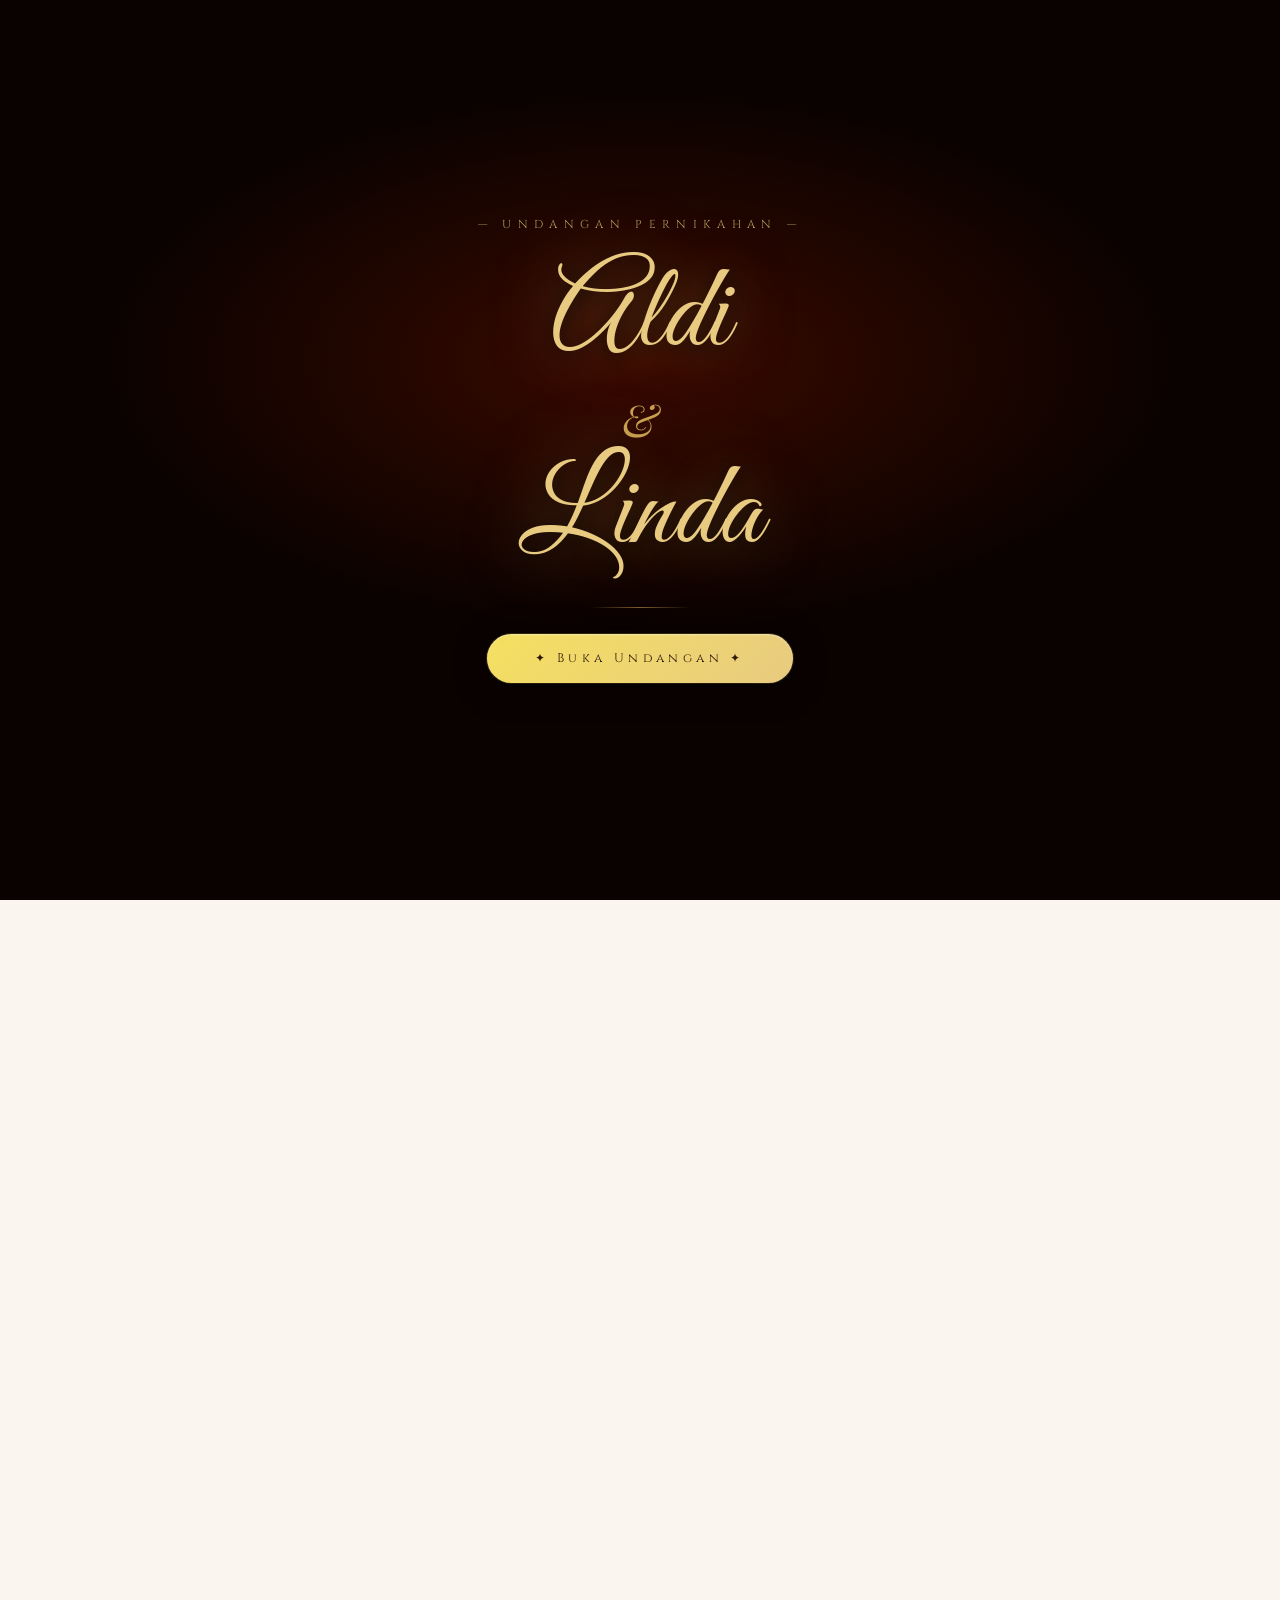
==== commit faaf7621: "final belum revisi oke" ====
--- a/undangan.html
+++ b/undangan.html
@@ -1,1566 +1,1925 @@
 <!DOCTYPE html>
 <html lang="id">
+
 <head>
-<meta charset="UTF-8">
-<meta name="viewport" content="width=device-width, initial-scale=1.0">
-<title>Undangan Pernikahan</title>
-<link href="https://fonts.googleapis.com/css2?family=Great+Vibes&family=Cormorant+Garamond:ital,wght@0,300;0,400;0,500;1,300;1,400&family=Cinzel:wght@400;500&display=swap" rel="stylesheet">
-<style>
-  :root {
-    --cream: #f8f3ec;
-    --gold: #c9a96e;
-    --gold-light: #e8d5b0;
-    --brown: #5c3d2e;
-    --brown-dark: #3b2314;
-    --rose: #d4a0a0;
-    --rose-light: #f0e0e0;
-    --text: #4a3428;
-  }
-
-  * { margin: 0; padding: 0; box-sizing: border-box; }
-
-  body {
-    font-family: 'Cormorant Garamond', serif;
-    background: var(--cream);
-    color: var(--text);
-    overflow-x: hidden;
-  }
-
-  /* ===== TIRAI VIDEO OVERLAY ===== */
-
-  /* Konten utama langsung tampil di bawah */
-  #main-content {
-    opacity: 1; /* tampil sejak awal, tirai di overlay-kan di atasnya */
-  }
-
-  /* Wrapper video overlay — di atas konten, transparan bg */
-  #curtain-overlay {
-    position: fixed;
-    inset: 0;
-    z-index: 9999;
-    pointer-events: all;
-    background: transparent;
-    overflow: hidden;
-  }
-
-  /* Video tirai — mix-blend-mode:multiply menghapus hijau (greenscreen → transparan) */
-  #curtain-video {
-    position: absolute;
-    inset: 0;
-    width: 100%;
-    height: 100%;
-    object-fit: cover;
-    object-position: center;
-    /* multiply: hijau terang (#00ff00) × background = background terlihat
-       tirai merah tetap opak karena merah gelap tidak multiply ke transparan */
-    mix-blend-mode: multiply;
-    z-index: 2;
-    pointer-events: none;
-  }
-
-  /* Latar hitam di belakang video agar multiply bekerja di awal (tirai tertutup) */
-  #curtain-bg {
-    position: absolute;
-    inset: 0;
-    background: #000;
-    z-index: 1;
-    transition: opacity 0.05s ease;
-  }
-
-  /* Tombol & teks overlay di atas video */
-  .curtain-center {
-    position: fixed;
-    top: 50%;
-    left: 50%;
-    transform: translate(-50%, -50%);
-    z-index: 10000;
-    text-align: center;
-    width: 90%;
-    max-width: 420px;
-    transition: opacity 0.5s ease;
-    pointer-events: none;
-  }
-
-  .curtain-center.fade-out {
-    opacity: 0;
-    pointer-events: none;
-  }
-
-  .curtain-center h1 {
-    font-family: 'Great Vibes', cursive;
-    font-size: clamp(3rem, 10vw, 5.5rem);
-    color: var(--gold-light);
-    text-shadow: 0 0 40px rgba(201,169,110,0.7), 0 2px 10px rgba(0,0,0,0.8);
-    margin-bottom: 0.8rem;
-    line-height: 1.1;
-  }
-
-  .curtain-center p {
-    font-family: 'Cinzel', serif;
-    font-size: clamp(0.6rem, 1.8vw, 0.85rem);
-    color: var(--gold-light);
-    letter-spacing: 0.45em;
-    opacity: 0.95;
-    margin-bottom: 2.5rem;
-    text-shadow: 0 1px 8px rgba(0,0,0,0.9);
-  }
-
-  .open-btn {
-    font-family: 'Cinzel', serif;
-    font-size: 0.8rem;
-    letter-spacing: 0.3em;
-    color: var(--brown-dark);
-    background: linear-gradient(135deg, #f0ddb0, var(--gold), #e8d090, var(--gold));
-    background-size: 200% 200%;
-    border: none;
-    padding: 14px 38px;
-    cursor: pointer;
-    pointer-events: all;
-    border-radius: 50px;
-    box-shadow: 0 4px 24px rgba(0,0,0,0.55), inset 0 1px 1px rgba(255,255,255,0.3);
-    transition: transform 0.3s, box-shadow 0.3s;
-    animation: shimmerBtn 3s ease infinite;
-  }
-
-  @keyframes shimmerBtn {
-    0%,100% { background-position: 0% 50%; }
-    50%      { background-position: 100% 50%; }
-  }
-
-  .open-btn:hover {
-    transform: scale(1.06) translateY(-2px);
-    box-shadow: 0 8px 32px rgba(201,169,110,0.5);
-  }
-
-  /* Overlay selesai — fade out dan hilang */
-  #curtain-overlay.done {
-    transition: opacity 0.6s ease;
-    opacity: 0;
-    pointer-events: none;
-  }
-
-  /* Section base */
-  section {
-    position: relative;
-    padding: 80px 20px;
-    text-align: center;
-  }
-
-  /* ===== CORNER ORNAMENTS ===== */
-  .corner-ornament {
-    position: absolute;
-    width: 140px;
-    height: 140px;
-    pointer-events: none;
-    z-index: 2;
-  }
-
-  .corner-ornament.top-left { top: 0; left: 0; }
-  .corner-ornament.top-right { top: 0; right: 0; transform: scaleX(-1); }
-  .corner-ornament.bottom-left { bottom: 0; left: 0; transform: scaleY(-1); }
-  .corner-ornament.bottom-right { bottom: 0; right: 0; transform: scale(-1,-1); }
-
-  /* ===== HERO SECTION ===== */
-  #hero {
-    min-height: 100vh;
-    background: linear-gradient(160deg, #f8f3ec 0%, #f0e8d8 50%, #e8d8c0 100%);
-    display: flex;
-    flex-direction: column;
-    align-items: center;
-    justify-content: center;
-    padding: 80px 20px;
-  }
-
-  #hero .bismillah {
-    font-family: 'Cormorant Garamond', serif;
-    font-size: clamp(1.2rem, 3vw, 1.8rem);
-    color: var(--gold);
-    font-style: italic;
-    margin-bottom: 1.5rem;
-    letter-spacing: 0.05em;
-  }
-
-  #hero .wedding-of {
-    font-family: 'Cinzel', serif;
-    font-size: clamp(0.65rem, 1.5vw, 0.85rem);
-    letter-spacing: 0.5em;
-    color: var(--brown);
-    margin-bottom: 1rem;
-    opacity: 0.8;
-  }
-
-  #hero h1 {
-    font-family: 'Great Vibes', cursive;
-    font-size: clamp(3.5rem, 10vw, 7rem);
-    color: var(--brown-dark);
-    line-height: 1.1;
-    margin-bottom: 0.5rem;
-  }
-
-  #hero .ampersand {
-    font-family: 'Great Vibes', cursive;
-    font-size: clamp(2rem, 6vw, 4rem);
-    color: var(--gold);
-    display: block;
-    margin: -10px 0;
-  }
-
-  #hero .invitation-text {
-    font-size: clamp(0.85rem, 2vw, 1.1rem);
-    color: var(--brown);
-    font-style: italic;
-    margin-top: 2rem;
-    line-height: 1.8;
-    max-width: 500px;
-  }
-
-  .divider {
-    width: 120px;
-    height: 1px;
-    background: linear-gradient(to right, transparent, var(--gold), transparent);
-    margin: 1.5rem auto;
-  }
-
-  .divider-rose {
-    display: flex;
-    align-items: center;
-    gap: 15px;
-    justify-content: center;
-    margin: 2rem 0;
-  }
-
-  .divider-rose .line {
-    width: 60px;
-    height: 1px;
-    background: linear-gradient(to right, transparent, var(--gold));
-  }
-
-  .divider-rose .line.reverse {
-    background: linear-gradient(to left, transparent, var(--gold));
-  }
-
-  /* ===== ORANG TUA SECTION ===== */
-  #orangtua {
-    background: #fff9f2;
-  }
-
-  .section-title {
-    font-family: 'Cinzel', serif;
-    font-size: clamp(0.7rem, 1.5vw, 0.9rem);
-    letter-spacing: 0.4em;
-    color: var(--gold);
-    margin-bottom: 0.5rem;
-  }
-
-  .section-heading {
-    font-family: 'Great Vibes', cursive;
-    font-size: clamp(2.5rem, 6vw, 4rem);
-    color: var(--brown-dark);
-    margin-bottom: 2.5rem;
-  }
-
-  .orangtua-grid {
-    display: grid;
-    grid-template-columns: 1fr auto 1fr;
-    gap: 20px;
-    max-width: 800px;
-    margin: 0 auto;
-    align-items: center;
-  }
-
-  .orangtua-card {
-    background: white;
-    border-radius: 16px;
-    padding: 30px 25px;
-    box-shadow: 0 4px 30px rgba(92,61,46,0.08);
-    border: 1px solid var(--gold-light);
-    position: relative;
-    overflow: hidden;
-  }
-
-  .orangtua-card::before {
-    content: '';
-    position: absolute;
-    top: 0; left: 0; right: 0;
-    height: 4px;
-    background: linear-gradient(to right, var(--gold-light), var(--gold), var(--gold-light));
-  }
-
-  .orangtua-label {
-    font-family: 'Cinzel', serif;
-    font-size: 0.65rem;
-    letter-spacing: 0.3em;
-    color: var(--gold);
-    margin-bottom: 0.8rem;
-  }
-
-  .orangtua-putra-putri {
-    font-size: 0.85rem;
-    color: var(--brown);
-    font-style: italic;
-    margin-bottom: 0.5rem;
-  }
-
-  .orangtua-nama-ayah, .orangtua-nama-ibu {
-    font-family: 'Great Vibes', cursive;
-    font-size: 2rem;
-    color: var(--brown-dark);
-    line-height: 1.3;
-  }
-
-  .orangtua-nama-ibu {
-    font-size: 1.8rem;
-  }
-
-  .orangtua-divider { color: var(--gold); font-size: 1.2rem; margin: 8px 0; }
-
-  .vs-divider {
-    display: flex;
-    flex-direction: column;
-    align-items: center;
-    gap: 8px;
-  }
-
-  .vs-divider .line-v {
-    width: 1px;
-    height: 50px;
-    background: linear-gradient(to bottom, transparent, var(--gold), transparent);
-  }
-
-  .vs-divider .heart {
-    color: var(--gold);
-    font-size: 1.5rem;
-  }
-
-  /* ===== FOTO SECTION ===== */
-  #foto {
-    background: linear-gradient(160deg, #f8f3ec, #f0e8d8);
-  }
-
-  .foto-container {
-    display: flex;
-    align-items: center;
-    justify-content: center;
-    gap: 30px;
-    flex-wrap: wrap;
-    max-width: 900px;
-    margin: 0 auto;
-  }
-
-  .foto-frame {
-    position: relative;
-    border-radius: 50%;
-    width: 220px;
-    height: 220px;
-    background: linear-gradient(135deg, var(--gold-light), var(--gold));
-    padding: 6px;
-    box-shadow: 0 8px 40px rgba(92,61,46,0.2);
-  }
-
-  .foto-frame .foto-inner {
-    width: 100%;
-    height: 100%;
-    border-radius: 50%;
-    background: #e8d8c0;
-    display: flex;
-    align-items: center;
-    justify-content: center;
-    overflow: hidden;
-    font-family: 'Great Vibes', cursive;
-    font-size: 4rem;
-    color: var(--brown);
-  }
-
-  .foto-frame .foto-nama {
-    position: absolute;
-    bottom: -35px;
-    left: 50%;
-    transform: translateX(-50%);
-    font-family: 'Great Vibes', cursive;
-    font-size: 1.8rem;
-    color: var(--brown-dark);
-    white-space: nowrap;
-  }
-
-  .foto-and {
-    font-family: 'Great Vibes', cursive;
-    font-size: 5rem;
-    color: var(--gold);
-    margin-top: -20px;
-  }
-
-  .foto-wrapper {
-    display: flex;
-    flex-direction: column;
-    align-items: center;
-    gap: 10px;
-    margin-bottom: 40px;
-  }
-
-  /* ===== TANGGAL SECTION ===== */
-  #tanggal {
-    background: var(--brown-dark);
-    color: var(--gold-light);
-    position: relative;
-    overflow: hidden;
-  }
-
-  #tanggal::before {
-    content: '';
-    position: absolute;
-    inset: 0;
-    background: radial-gradient(ellipse at center, rgba(201,169,110,0.1) 0%, transparent 70%);
-  }
-
-  #tanggal .section-title { color: var(--gold-light); opacity: 0.7; }
-  #tanggal .section-heading { color: var(--gold-light); }
-
-  .countdown-container {
-    display: flex;
-    gap: 20px;
-    justify-content: center;
-    flex-wrap: wrap;
-    margin: 2rem 0;
-  }
-
-  .countdown-box {
-    background: rgba(255,255,255,0.08);
-    border: 1px solid rgba(201,169,110,0.3);
-    border-radius: 12px;
-    padding: 20px 25px;
-    min-width: 90px;
-    backdrop-filter: blur(4px);
-  }
-
-  .countdown-box .number {
-    font-family: 'Cinzel', serif;
-    font-size: 2.5rem;
-    color: var(--gold-light);
-    display: block;
-    line-height: 1;
-  }
-
-  .countdown-box .label {
-    font-size: 0.7rem;
-    letter-spacing: 0.2em;
-    opacity: 0.6;
-    margin-top: 5px;
-    display: block;
-    font-family: 'Cinzel', serif;
-  }
-
-  .tanggal-display {
-    margin: 1.5rem 0;
-  }
-
-  .tanggal-display .hari {
-    font-family: 'Cinzel', serif;
-    font-size: clamp(0.8rem, 2vw, 1rem);
-    letter-spacing: 0.4em;
-    opacity: 0.7;
-    margin-bottom: 0.5rem;
-  }
-
-  .tanggal-display .tanggal {
-    font-family: 'Great Vibes', cursive;
-    font-size: clamp(3rem, 8vw, 5rem);
-    color: var(--gold-light);
-    line-height: 1;
-  }
-
-  .tanggal-display .tahun {
-    font-family: 'Cinzel', serif;
-    font-size: clamp(1rem, 3vw, 1.5rem);
-    letter-spacing: 0.5em;
-    opacity: 0.8;
-    margin-top: 0.5rem;
-  }
-
-  /* ===== LOKASI SECTION ===== */
-  #lokasi {
-    background: #fff9f2;
-  }
-
-  .lokasi-card {
-    max-width: 600px;
-    margin: 0 auto;
-    background: white;
-    border-radius: 20px;
-    padding: 40px 35px;
-    box-shadow: 0 8px 40px rgba(92,61,46,0.1);
-    border: 1px solid var(--gold-light);
-    cursor: pointer;
-    transition: transform 0.3s, box-shadow 0.3s;
-    text-decoration: none;
-    color: inherit;
-    display: block;
-  }
-
-  .lokasi-card:hover {
-    transform: translateY(-5px);
-    box-shadow: 0 16px 60px rgba(92,61,46,0.18);
-  }
-
-  .lokasi-icon {
-    font-size: 2.5rem;
-    margin-bottom: 1rem;
-    display: block;
-  }
-
-  .lokasi-nama {
-    font-family: 'Great Vibes', cursive;
-    font-size: 2.5rem;
-    color: var(--brown-dark);
-    margin-bottom: 0.5rem;
-  }
-
-  .lokasi-alamat {
-    font-size: 1rem;
-    color: var(--brown);
-    line-height: 1.7;
-    font-style: italic;
-    margin-bottom: 1.5rem;
-  }
-
-  .lokasi-btn {
-    display: inline-flex;
-    align-items: center;
-    gap: 8px;
-    background: linear-gradient(135deg, var(--brown), var(--brown-dark));
-    color: var(--gold-light);
-    padding: 12px 28px;
-    border-radius: 50px;
-    font-family: 'Cinzel', serif;
-    font-size: 0.75rem;
-    letter-spacing: 0.2em;
-    transition: transform 0.2s;
-  }
-
-  .lokasi-card:hover .lokasi-btn {
-    transform: scale(1.05);
-  }
-
-  .waktu-grid {
-    display: grid;
-    grid-template-columns: 1fr 1fr;
-    gap: 15px;
-    max-width: 500px;
-    margin: 2rem auto;
-  }
-
-  .waktu-item {
-    background: white;
-    border: 1px solid var(--gold-light);
-    border-radius: 12px;
-    padding: 20px;
-    box-shadow: 0 4px 20px rgba(92,61,46,0.06);
-  }
-
-  .waktu-item .waktu-label {
-    font-family: 'Cinzel', serif;
-    font-size: 0.65rem;
-    letter-spacing: 0.25em;
-    color: var(--gold);
-    display: block;
-    margin-bottom: 5px;
-  }
-
-  .waktu-item .waktu-jam {
-    font-family: 'Great Vibes', cursive;
-    font-size: 1.8rem;
-    color: var(--brown-dark);
-  }
-
-  /* ===== KONFIRMASI SECTION ===== */
-  #konfirmasi {
-    background: linear-gradient(160deg, #f8f3ec, #f0e8d8);
-  }
-
-  .konfirmasi-form {
-    max-width: 550px;
-    margin: 0 auto;
-    background: white;
-    border-radius: 24px;
-    padding: 45px 40px;
-    box-shadow: 0 12px 60px rgba(92,61,46,0.12);
-    border: 1px solid var(--gold-light);
-  }
-
-  .form-group {
-    margin-bottom: 22px;
-    text-align: left;
-  }
-
-  .form-label {
-    display: block;
-    font-family: 'Cinzel', serif;
-    font-size: 0.7rem;
-    letter-spacing: 0.3em;
-    color: var(--brown);
-    margin-bottom: 8px;
-  }
-
-  .form-input, .form-select, .form-textarea {
-    width: 100%;
-    padding: 14px 18px;
-    border: 1.5px solid var(--gold-light);
-    border-radius: 12px;
-    font-family: 'Cormorant Garamond', serif;
-    font-size: 1rem;
-    color: var(--text);
-    background: #fff;
-    transition: border-color 0.3s, box-shadow 0.3s;
-    outline: none;
-    appearance: none;
-  }
-
-  .form-select {
-    background-image: url("data:image/svg+xml,%3Csvg xmlns='http://www.w3.org/2000/svg' width='12' height='8' viewBox='0 0 12 8'%3E%3Cpath d='M1 1l5 5 5-5' stroke='%23c9a96e' stroke-width='2' fill='none'/%3E%3C/svg%3E");
-    background-repeat: no-repeat;
-    background-position: right 18px center;
-    cursor: pointer;
-  }
-
-  .form-input:focus, .form-select:focus, .form-textarea:focus {
-    border-color: var(--gold);
-    box-shadow: 0 0 0 3px rgba(201,169,110,0.1);
-  }
-
-  .form-textarea {
-    resize: vertical;
-    min-height: 120px;
-    line-height: 1.6;
-  }
-
-  .submit-btn {
-    width: 100%;
-    padding: 16px;
-    background: linear-gradient(135deg, var(--brown), var(--brown-dark));
-    color: var(--gold-light);
-    border: none;
-    border-radius: 50px;
-    font-family: 'Cinzel', serif;
-    font-size: 0.85rem;
-    letter-spacing: 0.3em;
-    cursor: pointer;
-    transition: transform 0.3s, box-shadow 0.3s;
-    box-shadow: 0 4px 20px rgba(59,35,20,0.3);
-  }
-
-  .submit-btn:hover {
-    transform: translateY(-2px);
-    box-shadow: 0 8px 30px rgba(59,35,20,0.4);
-  }
-
-  .ucapan-list {
-    max-width: 600px;
-    margin: 2rem auto 0;
-    max-height: 300px;
-    overflow-y: auto;
-    padding-right: 5px;
-  }
-
-  .ucapan-item {
-    background: white;
-    border-radius: 12px;
-    padding: 18px 22px;
-    margin-bottom: 12px;
-    border-left: 3px solid var(--gold);
-    box-shadow: 0 2px 15px rgba(92,61,46,0.06);
-    text-align: left;
-  }
-
-  .ucapan-item .ucapan-nama {
-    font-family: 'Cinzel', serif;
-    font-size: 0.75rem;
-    letter-spacing: 0.15em;
-    color: var(--gold);
-    margin-bottom: 5px;
-  }
-
-  .ucapan-item .ucapan-hadir {
-    font-size: 0.75rem;
-    color: var(--brown);
-    margin-bottom: 8px;
-    font-style: italic;
-  }
-
-  .ucapan-item .ucapan-pesan {
-    font-size: 0.95rem;
-    line-height: 1.6;
-    color: var(--text);
-    font-style: italic;
-  }
-
-  /* ===== PENUTUP SECTION ===== */
-  #penutup {
-    background: var(--brown-dark);
-    color: var(--gold-light);
-    min-height: 60vh;
-    display: flex;
-    flex-direction: column;
-    align-items: center;
-    justify-content: center;
-    position: relative;
-    overflow: hidden;
-  }
-
-  #penutup::before {
-    content: '';
-    position: absolute;
-    inset: 0;
-    background: radial-gradient(ellipse at center, rgba(201,169,110,0.08) 0%, transparent 70%);
-  }
-
-  #penutup .penutup-quote {
-    font-size: clamp(0.9rem, 2vw, 1.1rem);
-    line-height: 1.9;
-    font-style: italic;
-    max-width: 500px;
-    margin: 0 auto 2rem;
-    opacity: 0.85;
-  }
-
-  #penutup .penutup-thanks {
-    font-family: 'Great Vibes', cursive;
-    font-size: clamp(2.5rem, 7vw, 4.5rem);
-    color: var(--gold-light);
-    margin-bottom: 1rem;
-  }
-
-  #penutup .nama-pasangan {
-    font-family: 'Great Vibes', cursive;
-    font-size: clamp(2rem, 5vw, 3rem);
-    color: var(--gold);
-  }
-
-  /* ===== FLORAL SVG ORNAMENT ===== */
-  .floral-svg {
-    position: absolute;
-    pointer-events: none;
-  }
-
-  /* ===== SCROLLBAR CUSTOM ===== */
-  .ucapan-list::-webkit-scrollbar { width: 4px; }
-  .ucapan-list::-webkit-scrollbar-track { background: #f1e8dc; }
-  .ucapan-list::-webkit-scrollbar-thumb { background: var(--gold); border-radius: 2px; }
-
-  /* ===== ANIMATIONS ===== */
-  @keyframes float {
-    0%, 100% { transform: translateY(0); }
-    50% { transform: translateY(-10px); }
-  }
-
-  @keyframes fadeInUp {
-    from { opacity: 0; transform: translateY(30px); }
-    to { opacity: 1; transform: translateY(0); }
-  }
-
-  .animate-float { animation: float 4s ease-in-out infinite; }
-
-  .fade-in-up {
-    opacity: 0;
-    animation: fadeInUp 0.8s ease forwards;
-  }
-
-  .delay-1 { animation-delay: 0.2s; }
-  .delay-2 { animation-delay: 0.4s; }
-  .delay-3 { animation-delay: 0.6s; }
-
-  /* Music player */
-  .music-player {
-    position: fixed;
-    bottom: 20px;
-    right: 20px;
-    z-index: 1000;
-    background: var(--brown-dark);
-    border: 2px solid var(--gold);
-    border-radius: 50%;
-    width: 52px;
-    height: 52px;
-    display: flex;
-    align-items: center;
-    justify-content: center;
-    cursor: pointer;
-    color: var(--gold-light);
-    font-size: 1.4rem;
-    box-shadow: 0 4px 20px rgba(0,0,0,0.3);
-    transition: transform 0.3s;
-  }
-
-  .music-player:hover { transform: scale(1.1); }
-
-  @media (max-width: 600px) {
-    .orangtua-grid { grid-template-columns: 1fr; }
-    .vs-divider { flex-direction: row; }
-    .vs-divider .line-v { width: 50px; height: 1px; background: linear-gradient(to right, transparent, var(--gold), transparent); }
-    .foto-and { font-size: 3rem; }
-    .konfirmasi-form { padding: 30px 20px; }
-    .waktu-grid { grid-template-columns: 1fr; }
-  }
-
-  .success-msg {
-    display: none;
-    background: linear-gradient(135deg, #e8f5e9, #f1f8e9);
-    border: 1px solid #a5d6a7;
-    border-radius: 12px;
-    padding: 20px;
-    color: #2e7d32;
-    font-family: 'Cormorant Garamond', serif;
-    font-size: 1.1rem;
-    font-style: italic;
-    margin-top: 15px;
-  }
-
-  /* Petal animation */
-  .petal {
-    position: fixed;
-    width: 12px;
-    height: 12px;
-    border-radius: 50% 0;
-    opacity: 0;
-    pointer-events: none;
-    z-index: 5;
-    animation: petalFall linear forwards;
-  }
-
-  @keyframes petalFall {
-    0% { transform: translateY(-20px) rotate(0deg); opacity: 0.8; }
-    100% { transform: translateY(100vh) rotate(720deg); opacity: 0; }
-  }
-</style>
+  <meta charset="UTF-8">
+  <meta name="viewport" content="width=device-width, initial-scale=1.0">
+  <title>Undangan Pernikahan — Aldi & Linda</title>
+  <link
+    href="https://fonts.googleapis.com/css2?family=Playfair+Display:ital,wght@0,400;0,500;0,700;1,400;1,700&family=Cormorant+Garamond:ital,wght@0,300;0,400;0,500;1,300;1,400&family=Cinzel:wght@400;500;600&family=Great+Vibes&display=swap"
+    rel="stylesheet">
+  <style>
+    /* ═══════════════════════════════════════════
+   DESIGN TOKENS
+═══════════════════════════════════════════ */
+    :root {
+      --ivory: #faf6ef;
+      --ivory-dark: #f0e8d8;
+      --cream: #e8dcc8;
+      --gold: #c9a050;
+      --gold-light: #e8cb80;
+      --gold-pale: #f5e9c8;
+      --gold-dark: #8a6820;
+      --bronze: #a07840;
+      --brown: #5c3a20;
+      --brown-mid: #7a4e2e;
+      --brown-dark: #2e1808;
+      --rose: #c8907a;
+      --rose-light: #f0d8d0;
+      --sage: #7a9070;
+      --text: #3a2010;
+      --text-light: #7a5a40;
+
+      --ease-expo: cubic-bezier(0.16, 1, 0.3, 1);
+      --ease-back: cubic-bezier(0.34, 1.56, 0.64, 1);
+    }
+
+    /* ═══════════════════════════════════════════
+   RESET & BASE
+═══════════════════════════════════════════ */
+    *,
+    *::before,
+    *::after {
+      margin: 0;
+      padding: 0;
+      box-sizing: border-box;
+    }
+
+    html {
+      scroll-behavior: smooth;
+    }
+
+    body {
+      font-family: 'Cormorant Garamond', serif;
+      background: var(--ivory);
+      color: var(--text);
+      overflow-x: hidden;
+    }
+
+    /* ═══════════════════════════════════════════
+   TIRAI / CURTAIN OVERLAY — WEBGL VERSION
+═══════════════════════════════════════════ */
+    #curtain-overlay {
+      position: fixed;
+      inset: 0;
+      z-index: 9999;
+      pointer-events: all;
+      background: transparent;
+      overflow: hidden;
+      display: flex;
+      align-items: center;
+      justify-content: center;
+      transition: opacity 0.8s ease;
+    }
+
+    #curtain-overlay.done {
+      opacity: 0;
+      pointer-events: none;
+      transition:
+        opacity 1s ease,
+        transform 1s ease;
+    }
+
+    /* WebGL canvas — full screen, GPU-rendered */
+    #curtain-canvas {
+      position: absolute;
+      inset: 0;
+      width: 100%;
+      height: 100%;
+      z-index: 2;
+      pointer-events: none;
+    }
+
+    #curtain-video {
+      display: none;
+      position: absolute;
+    }
+
+    /* Ambient background glow behind tirai */
+    #curtain-bg {
+      position: absolute;
+      inset: 0;
+      z-index: 1;
+      background:
+        radial-gradient(ellipse 70% 50% at 50% 40%, #3a0a00 0%, #0a0200 60%),
+        radial-gradient(ellipse 40% 60% at 30% 70%, #1a0500 0%, transparent 70%);
+    }
+
+    /* ─── Cover content (before tirai opens) ─── */
+    #curtain-cover {
+      position: fixed;
+      inset: 0;
+      z-index: 10000;
+      display: flex;
+      flex-direction: column;
+      align-items: center;
+      justify-content: center;
+      text-align: center;
+      padding: 20px;
+      pointer-events: none;
+      transition: opacity 0.5s ease, transform 0.5s ease;
+    }
+
+    #curtain-cover.fade-out {
+      opacity: 0;
+      transform: translateY(-20px);
+      pointer-events: none;
+    }
+
+    .cover-eyebrow {
+      font-family: 'Cinzel', serif;
+      font-size: clamp(0.55rem, 1.5vw, 0.72rem);
+      letter-spacing: 0.55em;
+      color: rgba(232, 203, 128, 0.75);
+      margin-bottom: 1.4rem;
+      animation: coverIn 1.2s var(--ease-expo) 0.3s both;
+    }
+
+    .cover-names {
+      font-family: 'Great Vibes', cursive;
+      font-size: clamp(4rem, 14vw, 7.5rem);
+      color: var(--gold-light);
+      line-height: 1.05;
+      text-shadow:
+        0 0 60px rgba(201, 160, 80, 0.5),
+        0 4px 20px rgba(0, 0, 0, 0.9);
+      margin-bottom: 0.2rem;
+      animation: coverIn 1.2s var(--ease-expo) 0.5s both;
+    }
+
+    .cover-ampersand {
+      font-family: 'Playfair Display', serif;
+      font-style: italic;
+      font-size: clamp(1.5rem, 5vw, 2.8rem);
+      color: var(--gold);
+      display: block;
+      animation: coverIn 1.2s var(--ease-expo) 0.7s both;
+      margin: 0.3rem 0;
+    }
+
+    .cover-divider {
+      width: 100px;
+      height: 1px;
+      background: linear-gradient(to right, transparent, rgba(201, 160, 80, 0.6), transparent);
+      margin: 1.6rem auto;
+      animation: coverIn 1.2s var(--ease-expo) 0.9s both;
+    }
+
+    .cover-open-btn {
+      font-family: 'Cinzel', serif;
+      font-size: clamp(0.62rem, 1.5vw, 0.78rem);
+      letter-spacing: 0.35em;
+      color: var(--brown-dark);
+      background: linear-gradient(135deg, #f5e060, var(--gold-light), #e8c060, var(--gold-light));
+      background-size: 300% 300%;
+      border: none;
+      padding: 16px 48px;
+      border-radius: 100px;
+      cursor: pointer;
+      pointer-events: all;
+      box-shadow:
+        0 6px 30px rgba(0, 0, 0, 0.6),
+        0 0 0 1px rgba(255, 220, 100, 0.2),
+        inset 0 1px 2px rgba(255, 255, 255, 0.4);
+      animation: coverIn 1.2s var(--ease-expo) 1.1s both, shimmerBtn 4s ease infinite 1.5s;
+      transition: transform 0.3s var(--ease-back), box-shadow 0.3s;
+    }
+
+    .cover-open-btn:hover {
+      transform: scale(1.07) translateY(-3px);
+      box-shadow:
+        0 14px 40px rgba(201, 160, 80, 0.5),
+        0 0 0 1px rgba(255, 220, 100, 0.4),
+        inset 0 1px 2px rgba(255, 255, 255, 0.4);
+    }
+
+    @keyframes coverIn {
+      from {
+        opacity: 0;
+        transform: translateY(22px);
+      }
+
+      to {
+        opacity: 1;
+        transform: translateY(0);
+      }
+    }
+
+    @keyframes shimmerBtn {
+
+      0%,
+      100% {
+        background-position: 0% 50%;
+      }
+
+      50% {
+        background-position: 100% 50%;
+      }
+    }
+
+    /* ═══════════════════════════════════════════
+   MAIN CONTENT — REVEAL
+═══════════════════════════════════════════ */
+    #main-content {
+      opacity: 0;
+      transform: scale(1.12);
+      filter: blur(10px);
+      transition:
+        opacity 1.2s ease,
+        transform 1.8s cubic-bezier(0.16, 1, 0.3, 1),
+        filter 1.5s ease;
+    }
+
+    #main-content.visible {
+      opacity: 1;
+      transform: scale(1);
+      filter: blur(0);
+    }
+
+    /* ═══════════════════════════════════════════
+   SECTION BASE
+═══════════════════════════════════════════ */
+    section {
+      position: relative;
+      padding: 90px 24px;
+      text-align: center;
+      overflow: visible;
+
+    }
+
+    /* ═══════════════════════════════════════════
+   SECTION HEADER SYSTEM
+═══════════════════════════════════════════ */
+    .sec-label {
+      font-family: 'Cinzel', serif;
+      font-size: 0.65rem;
+      letter-spacing: 0.55em;
+      color: var(--gold);
+      margin-bottom: 0.6rem;
+      display: block;
+      opacity: 0.8;
+    }
+
+    .sec-title {
+      font-family: 'Playfair Display', serif;
+      font-size: clamp(2rem, 5vw, 3.2rem);
+      color: var(--brown-dark);
+      font-weight: 400;
+      line-height: 1.15;
+      margin-bottom: 0.5rem;
+    }
+
+    .sec-title em {
+      font-style: italic;
+      color: var(--brown-mid);
+    }
+
+    /* ═══════════════════════════════════════════
+   DIVIDER SYSTEM
+═══════════════════════════════════════════ */
+    .divider {
+      display: flex;
+      align-items: center;
+      justify-content: center;
+      gap: 14px;
+      margin: 2rem auto;
+      max-width: 320px;
+    }
+
+    .divider-line {
+      flex: 1;
+      height: 1px;
+      background: linear-gradient(to right, transparent, var(--gold), transparent);
+    }
+
+    .divider-gem {
+      width: 7px;
+      height: 7px;
+      background: var(--gold);
+      transform: rotate(45deg);
+      flex-shrink: 0;
+    }
+
+    .divider-sm {
+      max-width: 160px;
+      margin: 1rem auto;
+    }
+
+    /* ═══════════════════════════════════════════
+   DECORATIVE ORNAMENT SVG (corner)
+═══════════════════════════════════════════ */
+    .corner {
+      position: absolute;
+      width: 160px;
+      height: 160px;
+      pointer-events: none;
+      z-index: 1;
+      opacity: 0.35;
+    }
+
+    .corner.tl {
+      top: 0;
+      left: 0;
+    }
+
+    .corner.tr {
+      top: 0;
+      right: 0;
+      transform: scaleX(-1);
+    }
+
+    .corner.bl {
+      bottom: 0;
+      left: 0;
+      transform: scaleY(-1);
+    }
+
+    .corner.br {
+      bottom: 0;
+      right: 0;
+      transform: scale(-1);
+    }
+
+    /* ═══════════════════════════════════════════
+   HERO SECTION
+═══════════════════════════════════════════ */
+    #hero {
+      min-height: 100vh;
+      background:
+        radial-gradient(ellipse 80% 60% at 50% 0%, var(--ivory) 0%, transparent 70%),
+        linear-gradient(170deg, var(--ivory) 0%, var(--ivory-dark) 50%, var(--cream) 100%);
+      display: flex;
+      flex-direction: column;
+      align-items: center;
+      justify-content: center;
+      gap: 0;
+      padding: 100px 24px 80px;
+    }
+
+    .hero-bismillah {
+      font-family: 'Cormorant Garamond', serif;
+      font-size: clamp(1.3rem, 3.5vw, 2rem);
+      color: var(--gold-dark);
+      font-style: italic;
+      margin-bottom: 1.8rem;
+      opacity: 0.9;
+      letter-spacing: 0.03em;
+    }
+
+    .hero-label {
+      font-family: 'Cinzel', serif;
+      font-size: clamp(0.58rem, 1.4vw, 0.72rem);
+      letter-spacing: 0.55em;
+      color: var(--text-light);
+      margin-bottom: 1.2rem;
+      opacity: 0.7;
+    }
+
+    .hero-name {
+      font-family: 'Great Vibes', cursive;
+      font-size: clamp(5rem, 14vw, 9rem);
+      color: var(--brown-dark);
+      line-height: 1;
+      letter-spacing: -0.01em;
+    }
+
+    .hero-amp {
+      font-family: 'Playfair Display', serif;
+      font-style: italic;
+      font-size: clamp(2rem, 6vw, 4rem);
+      color: var(--gold-dark);
+      display: block;
+      margin: -0.2rem 0 0;
+      opacity: 0.85;
+    }
+
+    .hero-invitation {
+      font-size: clamp(0.9rem, 2vw, 1.15rem);
+      color: var(--text-light);
+      font-style: italic;
+      line-height: 2;
+      max-width: 480px;
+      margin-top: 2rem;
+    }
+
+    /* Hero floral illustration */
+    .hero-floral {
+      position: absolute;
+      pointer-events: none;
+      opacity: 0.18;
+    }
+
+    .hero-floral.left {
+      left: -30px;
+      top: 50%;
+      transform: translateY(-60%);
+      width: 200px;
+    }
+
+    .hero-floral.right {
+      right: -30px;
+      top: 50%;
+      transform: translateY(-50%) scaleX(-1);
+      width: 200px;
+    }
+
+    /* ═══════════════════════════════════════════
+   MEMPELAI / PARENTS SECTION
+═══════════════════════════════════════════ */
+    #mempelai {
+      background: #fff9f2;
+    }
+
+    .mempelai-wrapper {
+      display: grid;
+      grid-template-columns: 1fr 80px 1fr;
+      gap: 0;
+      max-width: 800px;
+      margin: 2.5rem auto 0;
+      align-items: center;
+    }
+
+    .mempelai-card {
+      background: white;
+      border-radius: 20px;
+      padding: 36px 28px 32px;
+      box-shadow: 0 8px 50px rgba(92, 58, 32, 0.08);
+      border: 1px solid var(--gold-pale);
+      position: relative;
+      overflow: hidden;
+      transition: transform 0.4s var(--ease-expo), box-shadow 0.4s;
+
+      /* --- TAMBAHAN BARU AGAR TINGGI SAMA --- */
+      display: flex;
+      flex-direction: column;
+      justify-content: center;
+      /* Membuat isi kotak berada di tengah (vertikal) */
+      height: 100%;
+      /* Memaksa kotak mengisi seluruh ruang vertikal yang tersedia */
+    }
+
+    .mempelai-card:hover {
+      transform: translateY(-6px);
+      box-shadow: 0 20px 60px rgba(92, 58, 32, 0.14);
+    }
+
+    .mempelai-card::before {
+      content: '';
+      position: absolute;
+      top: 0;
+      left: 0;
+      right: 0;
+      height: 3px;
+      background: linear-gradient(to right, var(--gold-pale), var(--gold), var(--gold-pale));
+    }
+
+    .card-badge {
+      font-family: 'Cinzel', serif;
+      font-size: 0.58rem;
+      letter-spacing: 0.4em;
+      color: var(--gold);
+      margin-bottom: 1.2rem;
+      display: block;
+    }
+
+    .card-from {
+      font-size: 0.85rem;
+      color: var(--text-light);
+      font-style: italic;
+      margin-bottom: 0.6rem;
+      opacity: 0.8;
+    }
+
+    .card-parent {
+      font-family: 'Great Vibes', cursive;
+      font-size: 1.7rem;
+      color: var(--brown-dark);
+      line-height: 1.4;
+    }
+
+    .card-parent-sep {
+      color: var(--gold);
+      font-size: 1rem;
+      margin: 0.2rem 0;
+      display: block;
+    }
+
+    .card-name {
+      font-family: 'Great Vibes', cursive;
+      font-size: 2.8rem;
+      color: var(--brown-dark);
+      margin-top: 1.2rem;
+      line-height: 1;
+    }
+
+    .card-child {
+      font-size: 0.78rem;
+      color: var(--text-light);
+      font-style: italic;
+      margin-top: 0.3rem;
+      opacity: 0.75;
+    }
+
+    /* Center heart divider */
+    .mempelai-heart {
+      display: flex;
+      flex-direction: column;
+      align-items: center;
+      gap: 10px;
+    }
+
+    .heart-line {
+      width: 1px;
+      height: 40px;
+      background: linear-gradient(to bottom, transparent, var(--gold));
+    }
+
+    .heart-line.bottom {
+      background: linear-gradient(to top, transparent, var(--gold));
+    }
+
+    /* ═══════════════════════════════════════════
+   FOTO SECTION
+═══════════════════════════════════════════ */
+    #foto {
+      background: linear-gradient(170deg, var(--ivory) 0%, var(--ivory-dark) 100%);
+    }
+
+    .foto-layout {
+      display: flex;
+      align-items: center;
+      justify-content: center;
+      gap: 40px;
+      flex-wrap: wrap;
+      max-width: 900px;
+      margin: 2.5rem auto 0;
+    }
+
+    .foto-frame {
+      position: relative;
+      width: 210px;
+      height: 260px;
+      flex-shrink: 0;
+      transition: transform 0.4s var(--ease-expo);
+    }
+
+    .foto-frame:hover {
+      transform: scale(1.04) rotate(-1deg);
+    }
+
+    .foto-frame.right-frame:hover {
+      transform: scale(1.04) rotate(1deg);
+    }
+
+    .foto-frame-inner {
+      width: 100%;
+      height: 100%;
+      border-radius: 120px 120px 100px 100px;
+      background: linear-gradient(135deg, var(--cream), var(--ivory-dark));
+      border: 1.5px solid var(--gold-pale);
+      display: flex;
+      align-items: center;
+      justify-content: center;
+      overflow: hidden;
+      box-shadow:
+        0 8px 40px rgba(92, 58, 32, 0.15),
+        inset 0 0 0 6px rgba(255, 255, 255, 0.7);
+      font-family: 'Great Vibes', cursive;
+      font-size: 5rem;
+      color: var(--brown-mid);
+    }
+
+    .foto-img {
+      width: 100%;
+      height: 100%;
+      object-fit: cover;
+    }
+
+    .foto-name-tag {
+      position: absolute;
+      bottom: -55px;
+      /* Angka ini diperbesar minusnya agar posisi teks lebih turun (sebelumnya -36px) */
+      left: 50%;
+      transform: translateX(-50%);
+      font-family: 'Great Vibes', cursive;
+      font-size: 3.5rem;
+      /* Ukuran font diperbesar (sebelumnya 2rem) */
+      color: var(--brown-dark);
+      white-space: nowrap;
+      letter-spacing: 0.02em;
+    }
+
+    .foto-and-text {
+      font-family: 'Playfair Display', serif;
+      font-style: italic;
+      font-size: clamp(4rem, 10vw, 6rem);
+      color: var(--gold-dark);
+      opacity: 0.7;
+      margin-bottom: 70px;
+      line-height: 1;
+    }
+
+    /* ═══════════════════════════════════════════
+   TANGGAL / DATE SECTION
+═══════════════════════════════════════════ */
+    #tanggal {
+      background: var(--brown-dark);
+      color: var(--ivory);
+      padding: 100px 24px;
+    }
+
+    #tanggal .sec-label {
+      color: rgba(232, 203, 128, 0.6);
+    }
+
+    #tanggal .sec-title {
+      color: var(--gold-light);
+    }
+
+    .date-display {
+      margin: 2.5rem 0;
+      position: relative;
+    }
+
+    .date-day {
+      font-family: 'Cinzel', serif;
+      font-size: clamp(0.75rem, 2vw, 0.95rem);
+      letter-spacing: 0.55em;
+      color: rgba(232, 203, 128, 0.65);
+      margin-bottom: 0.4rem;
+    }
+
+    .date-main {
+      font-family: 'Playfair Display', serif;
+      font-style: italic;
+      font-size: clamp(3.5rem, 10vw, 6rem);
+      color: var(--gold-light);
+      line-height: 1;
+      text-shadow: 0 0 40px rgba(201, 160, 80, 0.3);
+    }
+
+    .date-hijri {
+      font-family: 'Cinzel', serif;
+      font-size: clamp(0.8rem, 2vw, 1rem);
+      letter-spacing: 0.45em;
+      color: rgba(232, 203, 128, 0.55);
+      margin-top: 0.6rem;
+    }
+
+    /* Countdown */
+    .countdown-row {
+      display: flex;
+      gap: 16px;
+      justify-content: center;
+      flex-wrap: wrap;
+      margin-top: 3rem;
+    }
+
+    .cd-box {
+      background: rgba(255, 255, 255, 0.06);
+      border: 1px solid rgba(201, 160, 80, 0.25);
+      border-radius: 16px;
+      padding: 22px 28px;
+      min-width: 96px;
+      backdrop-filter: blur(8px);
+      position: relative;
+      overflow: hidden;
+      transition: border-color 0.3s, background 0.3s;
+    }
+
+    .cd-box:hover {
+      background: rgba(201, 160, 80, 0.08);
+      border-color: rgba(201, 160, 80, 0.5);
+    }
+
+    .cd-box::before {
+      content: '';
+      position: absolute;
+      inset: 0;
+      background: radial-gradient(ellipse at 50% 0%, rgba(201, 160, 80, 0.08) 0%, transparent 70%);
+    }
+
+    .cd-num {
+      font-family: 'Cinzel', serif;
+      font-size: 2.8rem;
+      color: var(--gold-light);
+      display: block;
+      line-height: 1;
+      font-weight: 600;
+    }
+
+    .cd-lbl {
+      font-family: 'Cinzel', serif;
+      font-size: 0.6rem;
+      letter-spacing: 0.25em;
+      color: rgba(232, 203, 128, 0.5);
+      display: block;
+      margin-top: 6px;
+    }
+
+    /* Gold particle sparkle in tanggal section */
+    #tanggal .spark {
+      position: absolute;
+      width: 2px;
+      height: 2px;
+      border-radius: 50%;
+      background: var(--gold-light);
+      pointer-events: none;
+      animation: sparkle 3s ease-in-out infinite;
+    }
+
+    @keyframes sparkle {
+
+      0%,
+      100% {
+        opacity: 0;
+        transform: scale(0);
+      }
+
+      50% {
+        opacity: 0.8;
+        transform: scale(1);
+      }
+    }
+
+    /* ═══════════════════════════════════════════
+   LOKASI SECTION
+═══════════════════════════════════════════ */
+    #lokasi {
+      background: #fff9f2;
+    }
+
+    .acara-grid {
+      display: grid;
+      grid-template-columns: 1fr 1fr;
+      gap: 16px;
+      max-width: 540px;
+      margin: 2.5rem auto 2rem;
+    }
+
+    .acara-card {
+      background: white;
+      border: 1px solid var(--gold-pale);
+      border-radius: 16px;
+      padding: 24px 20px;
+      box-shadow: 0 4px 24px rgba(92, 58, 32, 0.06);
+      transition: transform 0.3s var(--ease-expo);
+    }
+
+    .acara-card:hover {
+      transform: translateY(-4px);
+    }
+
+    .acara-badge {
+      font-family: 'Cinzel', serif;
+      font-size: 0.58rem;
+      letter-spacing: 0.35em;
+      color: var(--gold);
+      display: block;
+      margin-bottom: 8px;
+    }
+
+    .acara-jam {
+      font-family: 'Great Vibes', cursive;
+      font-size: 2.2rem;
+      color: var(--brown-dark);
+      line-height: 1;
+    }
+
+    .acara-note {
+      font-size: 0.78rem;
+      color: var(--text-light);
+      font-style: italic;
+      margin-top: 4px;
+      opacity: 0.7;
+    }
+
+    .venue-card {
+      display: block;
+      max-width: 580px;
+      margin: 0 auto;
+      background: white;
+      border: 1px solid var(--gold-pale);
+      border-radius: 24px;
+      padding: 40px 36px;
+      box-shadow: 0 10px 50px rgba(92, 58, 32, 0.1);
+      text-decoration: none;
+      color: inherit;
+      transition: transform 0.4s var(--ease-expo), box-shadow 0.4s;
+      position: relative;
+      overflow: hidden;
+    }
+
+    .venue-card::before {
+      content: '';
+      position: absolute;
+      inset: 0;
+      background: linear-gradient(135deg, rgba(201, 160, 80, 0.03) 0%, transparent 60%);
+    }
+
+    .venue-card:hover {
+      transform: translateY(-8px);
+      box-shadow: 0 24px 70px rgba(92, 58, 32, 0.18);
+    }
+
+    .venue-icon {
+      font-size: 2.8rem;
+      display: block;
+      margin-bottom: 1rem;
+      animation: float 4s ease-in-out infinite;
+    }
+
+    .venue-name {
+      font-family: 'Playfair Display', serif;
+      font-style: italic;
+      font-size: 2.2rem;
+      color: var(--brown-dark);
+      margin-bottom: 0.6rem;
+    }
+
+    .venue-address {
+      font-size: 1rem;
+      color: var(--text-light);
+      line-height: 1.8;
+      font-style: italic;
+      margin-bottom: 1.6rem;
+    }
+
+    .venue-btn {
+      display: inline-flex;
+      align-items: center;
+      gap: 8px;
+      background: linear-gradient(135deg, var(--brown), var(--brown-dark));
+      color: var(--gold-light);
+      padding: 12px 30px;
+      border-radius: 100px;
+      font-family: 'Cinzel', serif;
+      font-size: 0.7rem;
+      letter-spacing: 0.25em;
+      transition: transform 0.2s, box-shadow 0.2s;
+    }
+
+    .venue-card:hover .venue-btn {
+      transform: scale(1.05);
+      box-shadow: 0 6px 20px rgba(59, 35, 20, 0.3);
+    }
+
+    /* ═══════════════════════════════════════════
+   PENUTUP SECTION
+═══════════════════════════════════════════ */
+    #penutup {
+      background: var(--brown-dark);
+      color: var(--ivory);
+      min-height: 65vh;
+      display: flex;
+      flex-direction: column;
+      align-items: center;
+      justify-content: center;
+      padding: 100px 24px;
+      position: relative;
+      overflow: hidden;
+    }
+
+    #penutup::before {
+      content: '';
+      position: absolute;
+      inset: 0;
+      background:
+        radial-gradient(ellipse 60% 50% at 50% 50%, rgba(201, 160, 80, 0.07) 0%, transparent 70%),
+        radial-gradient(ellipse 30% 40% at 20% 80%, rgba(120, 60, 20, 0.3) 0%, transparent 60%);
+    }
+
+    .penutup-quote {
+      font-size: clamp(0.95rem, 2.2vw, 1.2rem);
+      line-height: 2;
+      font-style: italic;
+      max-width: 500px;
+      color: rgba(250, 246, 239, 0.75);
+      margin-bottom: 3rem;
+      position: relative;
+    }
+
+    .penutup-quote::before {
+      content: '"';
+      font-family: 'Playfair Display', serif;
+      font-size: 5rem;
+      color: rgba(201, 160, 80, 0.2);
+      position: absolute;
+      top: -2rem;
+      left: -2rem;
+      line-height: 1;
+    }
+
+    .penutup-thanks {
+      font-family: 'Playfair Display', serif;
+      font-style: italic;
+      font-size: clamp(1.5rem, 4vw, 2.2rem);
+      color: rgba(232, 203, 128, 0.7);
+      letter-spacing: 0.05em;
+      margin-bottom: 1rem;
+      position: relative;
+    }
+
+    .penutup-names {
+      font-family: 'Great Vibes', cursive;
+      font-size: clamp(3rem, 8vw, 5rem);
+      color: var(--gold-light);
+      text-shadow: 0 0 40px rgba(201, 160, 80, 0.3);
+      position: relative;
+    }
+
+    /* ═══════════════════════════════════════════
+   MUSIC PLAYER
+═══════════════════════════════════════════ */
+    .music-player {
+      position: fixed;
+      bottom: 24px;
+      right: 24px;
+      z-index: 1000;
+      background: var(--brown-dark);
+      border: 1.5px solid var(--gold);
+      border-radius: 50%;
+      width: 54px;
+      height: 54px;
+      display: none;
+      align-items: center;
+      justify-content: center;
+      cursor: pointer;
+      color: var(--gold-light);
+      font-size: 1.3rem;
+      box-shadow: 0 6px 24px rgba(0, 0, 0, 0.35);
+      transition: transform 0.3s var(--ease-back), box-shadow 0.3s;
+    }
+
+    .music-player:hover {
+      transform: scale(1.12);
+      box-shadow: 0 10px 32px rgba(0, 0, 0, 0.4);
+    }
+
+    .music-player.playing {
+      animation: musicPulse 2s ease-in-out infinite;
+    }
+
+    @keyframes musicPulse {
+
+      0%,
+      100% {
+        box-shadow: 0 6px 24px rgba(0, 0, 0, 0.35), 0 0 0 0 rgba(201, 160, 80, 0);
+      }
+
+      50% {
+        box-shadow: 0 6px 24px rgba(0, 0, 0, 0.35), 0 0 0 10px rgba(201, 160, 80, 0);
+      }
+    }
+
+    /* ═══════════════════════════════════════════
+   SCROLL-REVEAL ANIMATION
+═══════════════════════════════════════════ */
+    .reveal {
+      opacity: 0;
+      transform: translateY(32px);
+      transition: opacity 0.8s var(--ease-expo), transform 0.8s var(--ease-expo);
+    }
+
+    .reveal.revealed {
+      opacity: 1;
+      transform: translateY(0);
+    }
+
+    .reveal-delay-1 {
+      transition-delay: 0.1s;
+    }
+
+    .reveal-delay-2 {
+      transition-delay: 0.2s;
+    }
+
+    .reveal-delay-3 {
+      transition-delay: 0.3s;
+    }
+
+    .reveal-delay-4 {
+      transition-delay: 0.4s;
+    }
+
+    .reveal-delay-5 {
+      transition-delay: 0.5s;
+    }
+
+    /* ═══════════════════════════════════════════
+   SHARED ANIMATIONS
+═══════════════════════════════════════════ */
+    @keyframes float {
+
+      0%,
+      100% {
+        transform: translateY(0);
+      }
+
+      50% {
+        transform: translateY(-10px);
+      }
+    }
+
+    @keyframes fadeInUp {
+      from {
+        opacity: 0;
+        transform: translateY(20px);
+      }
+
+      to {
+        opacity: 1;
+        transform: translateY(0);
+      }
+    }
+
+    @keyframes rotateSlow {
+      from {
+        transform: rotate(0deg);
+      }
+
+      to {
+        transform: rotate(360deg);
+      }
+    }
+
+    @keyframes heroZoomReveal {
+      0% {
+        transform: scale(1.18);
+        opacity: 0;
+        filter: blur(12px);
+      }
+
+      60% {
+        transform: scale(0.97);
+        opacity: 1;
+        filter: blur(0);
+      }
+
+      100% {
+        transform: scale(1);
+        opacity: 1;
+        filter: blur(0);
+      }
+    }
+
+    .hero-reveal {
+      animation: heroZoomReveal 2s cubic-bezier(0.16, 1, 0.3, 1) forwards;
+      transform-origin: center center;
+      will-change: transform, opacity;
+    }
+
+    /* ═══════════════════════════════════════════
+   ORNAMEN BUNGA POJOK (4 SUDUT)
+═══════════════════════════════════════════ */
+    .bunga-pojok {
+      position: absolute;
+      width: 250px;
+      height: 250px;
+      background-image: url('[data-uri]